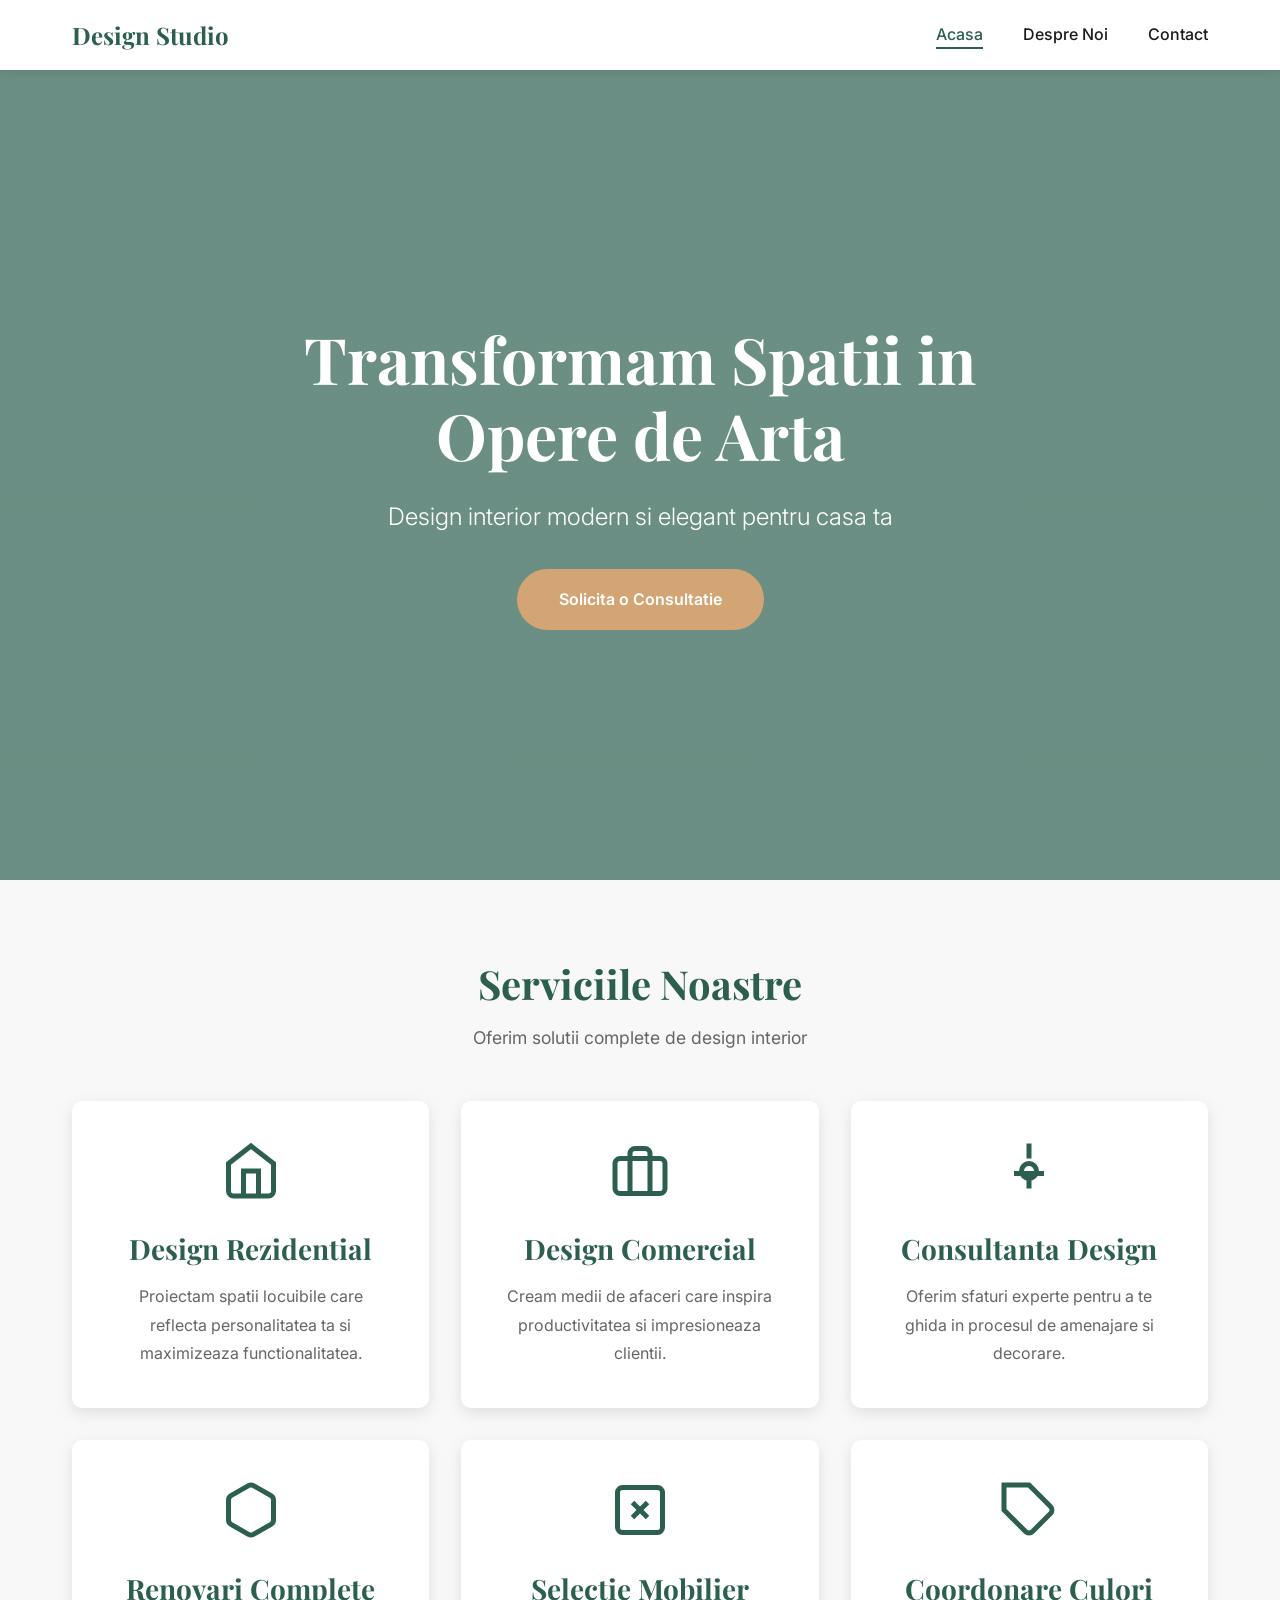
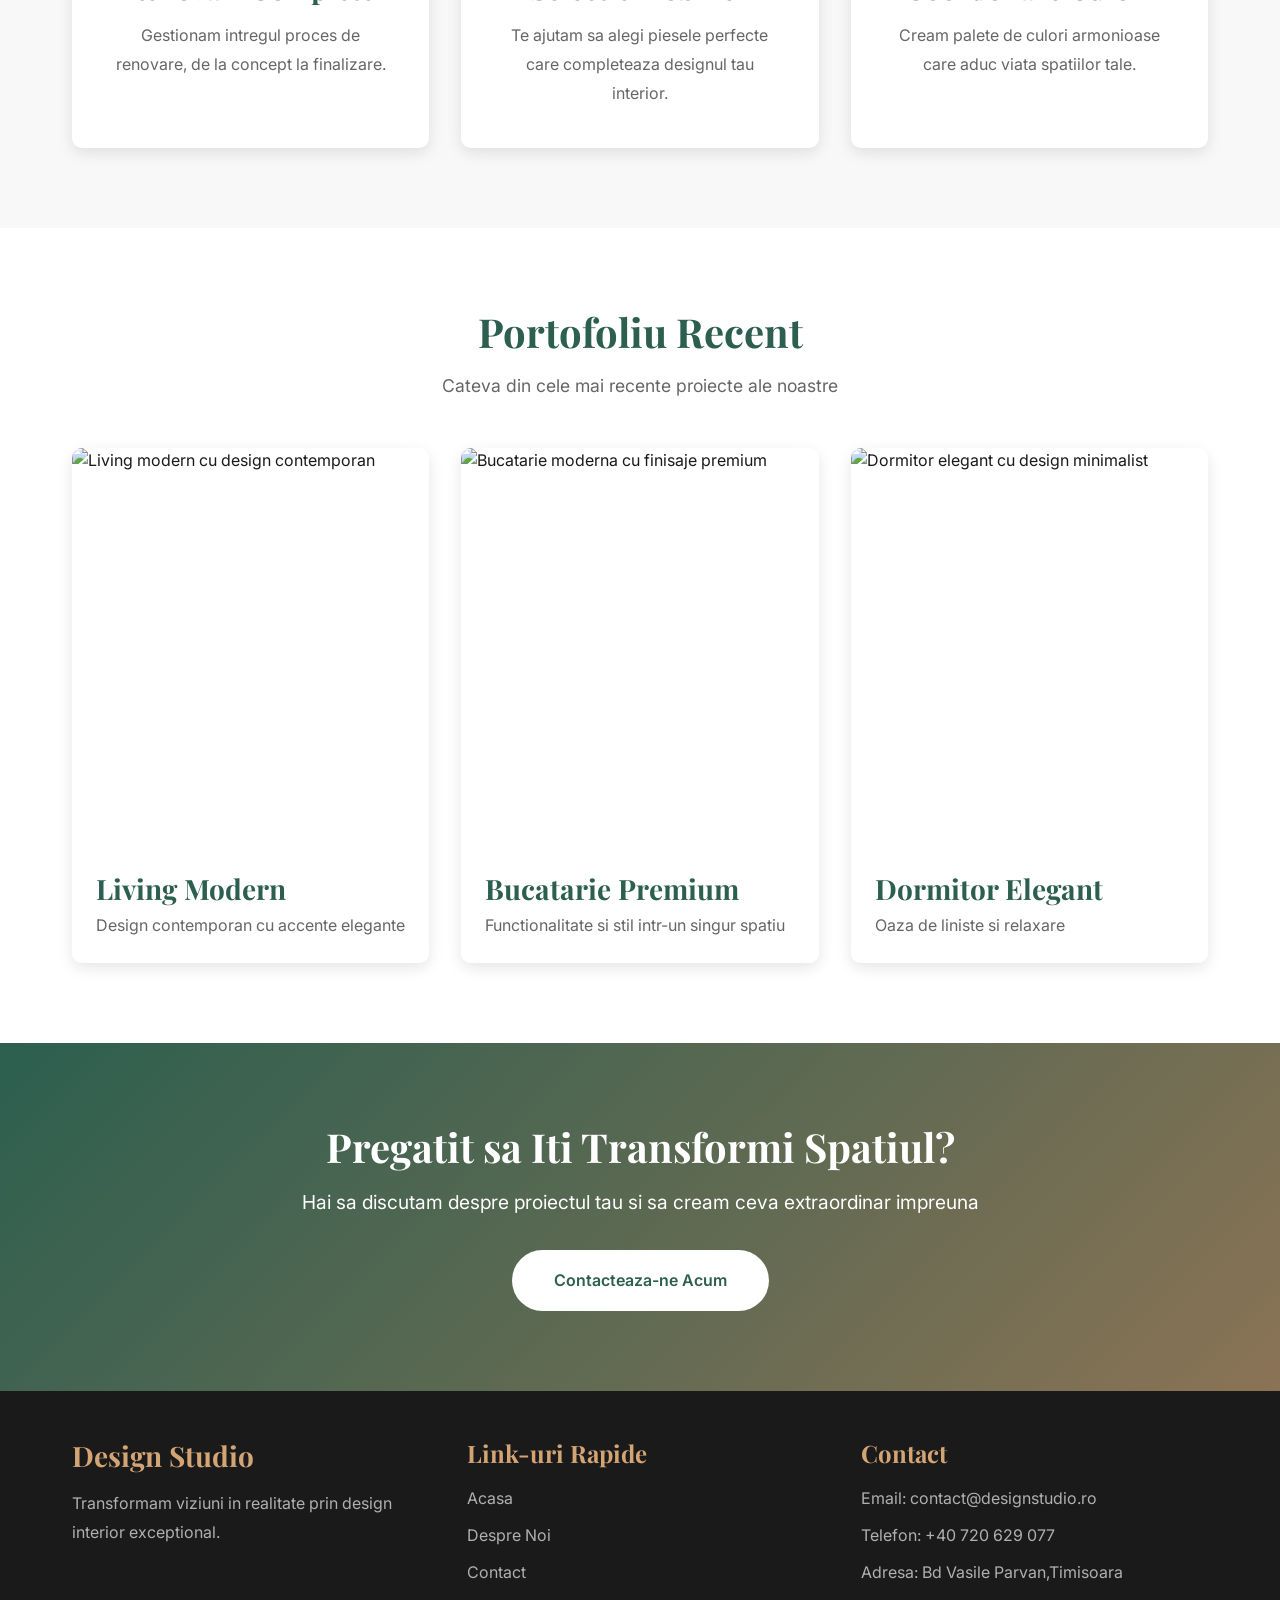
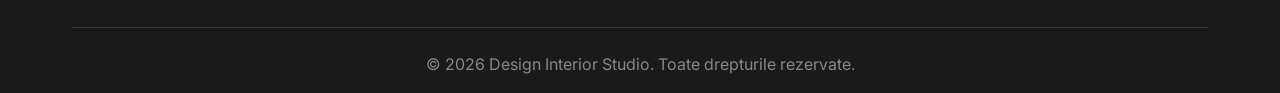
==== static-site/index.html @ 63e03492 "Add files via upload" ====
<!DOCTYPE html>
<html lang="ro">
<head>
    <meta charset="UTF-8">
    <meta name="viewport" content="width=device-width, initial-scale=1.0">
    <meta name="description" content="Design Interior Modern - Transformam spatiile tale in adevarate opere de arta. Servicii profesionale de design interior rezidential si comercial.">
    <meta name="keywords" content="design interior, amenajari interioare, design modern, arhitectura, decoratiuni">
    <meta name="author" content="Design Interior Studio">
    <title>Design Interior Studio - Acasa</title>
    <link rel="preconnect" href="https://fonts.googleapis.com">
    <link rel="preconnect" href="https://fonts.gstatic.com" crossorigin>
    <link href="https://fonts.googleapis.com/css2?family=Playfair+Display:wght@400;700&family=Inter:wght@300;400;500;600&display=swap" rel="stylesheet">
    <link rel="stylesheet" href="css/styles.css">
</head>
<body>
    <header class="header">
        <nav class="navbar">
            <div class="container">
                <div class="nav-wrapper">
                    <a href="index.html" class="logo">Design Studio</a>
                    <button class="hamburger" id="hamburger" aria-label="Toggle menu">
                        <span></span>
                        <span></span>
                        <span></span>
                    </button>
                    <ul class="nav-menu" id="navMenu">
                        <li><a href="index.html" class="active">Acasa</a></li>
                        <li><a href="about.html">Despre Noi</a></li>
                        <li><a href="contact.html">Contact</a></li>
                    </ul>
                </div>
            </div>
        </nav>
    </header>

    <main>
        <section class="hero">
            <div class="hero-content">
                <h1 class="hero-title">Transformam Spatii in Opere de Arta</h1>
                <p class="hero-subtitle">Design interior modern si elegant pentru casa ta</p>
                <a href="contact.html" class="btn btn-primary">Solicita o Consultatie</a>
            </div>
        </section>

        <section class="services">
            <div class="container">
                <h2 class="section-title">Serviciile Noastre</h2>
                <p class="section-subtitle">Oferim solutii complete de design interior</p>

                <div class="services-grid">
                    <article class="service-card">
                        <div class="service-icon">
                            <svg width="60" height="60" viewBox="0 0 24 24" fill="none" stroke="currentColor" stroke-width="2">
                                <path d="M3 9l9-7 9 7v11a2 2 0 0 1-2 2H5a2 2 0 0 1-2-2z"></path>
                                <polyline points="9 22 9 12 15 12 15 22"></polyline>
                            </svg>
                        </div>
                        <h3>Design Rezidential</h3>
                        <p>Proiectam spatii locuibile care reflecta personalitatea ta si maximizeaza functionalitatea.</p>
                    </article>

                    <article class="service-card">
                        <div class="service-icon">
                            <svg width="60" height="60" viewBox="0 0 24 24" fill="none" stroke="currentColor" stroke-width="2">
                                <rect x="2" y="7" width="20" height="14" rx="2" ry="2"></rect>
                                <path d="M16 21V5a2 2 0 0 0-2-2h-4a2 2 0 0 0-2 2v16"></path>
                            </svg>
                        </div>
                        <h3>Design Comercial</h3>
                        <p>Cream medii de afaceri care inspira productivitatea si impresioneaza clientii.</p>
                    </article>

                    <article class="service-card">
                        <div class="service-icon">
                            <svg width="60" height="60" viewBox="0 0 24 24" fill="none" stroke="currentColor" stroke-width="2">
                                <circle cx="12" cy="12" r="3"></circle>
                                <path d="M12 1v6m0 6v6m-6-6h6m6 0h-6"></path>
                            </svg>
                        </div>
                        <h3>Consultanta Design</h3>
                        <p>Oferim sfaturi experte pentru a te ghida in procesul de amenajare si decorare.</p>
                    </article>

                    <article class="service-card">
                        <div class="service-icon">
                            <svg width="60" height="60" viewBox="0 0 24 24" fill="none" stroke="currentColor" stroke-width="2">
                                <path d="M21 16V8a2 2 0 0 0-1-1.73l-7-4a2 2 0 0 0-2 0l-7 4A2 2 0 0 0 3 8v8a2 2 0 0 0 1 1.73l7 4a2 2 0 0 0 2 0l7-4A2 2 0 0 0 21 16z"></path>
                            </svg>
                        </div>
                        <h3>Renovari Complete</h3>
                        <p>Gestionam intregul proces de renovare, de la concept la finalizare.</p>
                    </article>

                    <article class="service-card">
                        <div class="service-icon">
                            <svg width="60" height="60" viewBox="0 0 24 24" fill="none" stroke="currentColor" stroke-width="2">
                                <rect x="3" y="3" width="18" height="18" rx="2" ry="2"></rect>
                                <line x1="9" y1="9" x2="15" y2="15"></line>
                                <line x1="15" y1="9" x2="9" y2="15"></line>
                            </svg>
                        </div>
                        <h3>Selectie Mobilier</h3>
                        <p>Te ajutam sa alegi piesele perfecte care completeaza designul tau interior.</p>
                    </article>

                    <article class="service-card">
                        <div class="service-icon">
                            <svg width="60" height="60" viewBox="0 0 24 24" fill="none" stroke="currentColor" stroke-width="2">
                                <path d="M20.59 13.41l-7.17 7.17a2 2 0 0 1-2.83 0L2 12V2h10l8.59 8.59a2 2 0 0 1 0 2.82z"></path>
                                <line x1="7" y1="7" x2="7.01" y2="7"></line>
                            </svg>
                        </div>
                        <h3>Coordonare Culori</h3>
                        <p>Cream palete de culori armonioase care aduc viata spatiilor tale.</p>
                    </article>
                </div>
            </div>
        </section>

        <section class="portfolio-preview">
            <div class="container">
                <h2 class="section-title">Portofoliu Recent</h2>
                <p class="section-subtitle">Cateva din cele mai recente proiecte ale noastre</p>

                <div class="portfolio-grid">
                    <article class="portfolio-item">
                        <div class="portfolio-image">
                            <img src="https://images.pexels.com/photos/1457842/pexels-photo-1457842.jpeg?auto=compress&cs=tinysrgb&w=800" alt="Living modern cu design contemporan">
                        </div>
                        <div class="portfolio-info">
                            <h3>Living Modern</h3>
                            <p>Design contemporan cu accente elegante</p>
                        </div>
                    </article>

                    <article class="portfolio-item">
                        <div class="portfolio-image">
                            <img src="https://images.pexels.com/photos/1648768/pexels-photo-1648768.jpeg?auto=compress&cs=tinysrgb&w=800" alt="Bucatarie moderna cu finisaje premium">
                        </div>
                        <div class="portfolio-info">
                            <h3>Bucatarie Premium</h3>
                            <p>Functionalitate si stil intr-un singur spatiu</p>
                        </div>
                    </article>

                    <article class="portfolio-item">
                        <div class="portfolio-image">
                            <img src="https://images.pexels.com/photos/1743231/pexels-photo-1743231.jpeg?auto=compress&cs=tinysrgb&w=800" alt="Dormitor elegant cu design minimalist">
                        </div>
                        <div class="portfolio-info">
                            <h3>Dormitor Elegant</h3>
                            <p>Oaza de liniste si relaxare</p>
                        </div>
                    </article>
                </div>
            </div>
        </section>

        <section class="cta-section">
            <div class="container">
                <div class="cta-content">
                    <h2>Pregatit sa Iti Transformi Spatiul?</h2>
                    <p>Hai sa discutam despre proiectul tau si sa cream ceva extraordinar impreuna</p>
                    <a href="contact.html" class="btn btn-secondary">Contacteaza-ne Acum</a>
                </div>
            </div>
        </section>
    </main>

    <footer class="footer">
        <div class="container">
            <div class="footer-content">
                <div class="footer-section">
                    <h3>Design Studio</h3>
                    <p>Transformam viziuni in realitate prin design interior exceptional.</p>
                </div>
                <div class="footer-section">
                    <h4>Link-uri Rapide</h4>
                    <ul>
                        <li><a href="index.html">Acasa</a></li>
                        <li><a href="about.html">Despre Noi</a></li>
                        <li><a href="contact.html">Contact</a></li>
                    </ul>
                </div>
                <div class="footer-section">
                    <h4>Contact</h4>
                    <ul>
                        <li>Email: contact@designstudio.ro</li>
                        <li>Telefon: +40 720 629 077</li>
                        <li>Adresa: Bd Vasile Parvan,Timisoara</li>
                    </ul>
                </div>
            </div>
            <div class="footer-bottom">
                <p>&copy; 2026 Design Interior Studio. Toate drepturile rezervate.</p>
            </div>
        </div>
    </footer>

    <script src="js/main.js"></script>
</body>
</html>
---- static-site/css/styles.css ----
/* Reset and Base Styles */
* {
    margin: 0;
    padding: 0;
    box-sizing: border-box;
}

:root {
    --primary-color: #2c5f4f;
    --secondary-color: #8b7355;
    --accent-color: #d4a574;
    --text-dark: #1a1a1a;
    --text-light: #666666;
    --bg-light: #f8f8f8;
    --white: #ffffff;
    --error-color: #d32f2f;
    --success-color: #2e7d32;
    --transition: all 0.3s ease;
}

html {
    scroll-behavior: smooth;
}

body {
    font-family: 'Inter', sans-serif;
    font-size: 16px;
    line-height: 1.6;
    color: var(--text-dark);
    background-color: var(--white);
}

h1, h2, h3, h4, h5, h6 {
    font-family: 'Playfair Display', serif;
    font-weight: 700;
    line-height: 1.2;
    margin-bottom: 1rem;
}

h1 {
    font-size: 3rem;
}

h2 {
    font-size: 2.5rem;
}

h3 {
    font-size: 1.75rem;
}

h4 {
    font-size: 1.5rem;
}

img {
    max-width: 100%;
    height: auto;
    display: block;
}

a {
    text-decoration: none;
    color: inherit;
    transition: var(--transition);
}

ul {
    list-style: none;
}

button {
    font-family: inherit;
    cursor: pointer;
}

/* Container */
.container {
    max-width: 1200px;
    margin: 0 auto;
    padding: 0 2rem;
}

/* Header and Navigation */
.header {
    background-color: var(--white);
    box-shadow: 0 2px 10px rgba(0, 0, 0, 0.1);
    position: sticky;
    top: 0;
    z-index: 1000;
}

.navbar {
    padding: 1rem 0;
}

.nav-wrapper {
    display: flex;
    justify-content: space-between;
    align-items: center;
}

.logo {
    font-family: 'Playfair Display', serif;
    font-size: 1.5rem;
    font-weight: 700;
    color: var(--primary-color);
    transition: var(--transition);
}

.logo:hover {
    color: var(--accent-color);
}

.nav-menu {
    display: flex;
    gap: 2.5rem;
    align-items: center;
}

.nav-menu a {
    color: var(--text-dark);
    font-weight: 500;
    position: relative;
    transition: var(--transition);
}

.nav-menu a:hover,
.nav-menu a.active {
    color: var(--primary-color);
}

.nav-menu a::after {
    content: '';
    position: absolute;
    bottom: -5px;
    left: 0;
    width: 0;
    height: 2px;
    background-color: var(--primary-color);
    transition: var(--transition);
}

.nav-menu a:hover::after,
.nav-menu a.active::after {
    width: 100%;
}

/* Hamburger Menu */
.hamburger {
    display: none;
    flex-direction: column;
    gap: 5px;
    background: none;
    border: none;
    padding: 0.5rem;
    z-index: 1001;
}

.hamburger span {
    width: 25px;
    height: 3px;
    background-color: var(--primary-color);
    transition: var(--transition);
}

.hamburger.active span:nth-child(1) {
    transform: rotate(45deg) translate(8px, 8px);
}

.hamburger.active span:nth-child(2) {
    opacity: 0;
}

.hamburger.active span:nth-child(3) {
    transform: rotate(-45deg) translate(7px, -7px);
}

/* Hero Section */
.hero {
    height: 90vh;
    background: linear-gradient(rgba(44, 95, 79, 0.7), rgba(44, 95, 79, 0.7)),
                url('https://images.pexels.com/photos/1090638/pexels-photo-1090638.jpeg?auto=compress&cs=tinysrgb&w=1920') center/cover no-repeat;
    display: flex;
    align-items: center;
    justify-content: center;
    text-align: center;
    color: var(--white);
}

.hero-content {
    max-width: 800px;
    animation: fadeInUp 1s ease;
}

.hero-title {
    font-size: 4rem;
    margin-bottom: 1.5rem;
    color: var(--white);
}

.hero-subtitle {
    font-size: 1.5rem;
    margin-bottom: 2rem;
    font-weight: 300;
}

/* Buttons */
.btn {
    display: inline-block;
    padding: 1rem 2.5rem;
    border-radius: 50px;
    font-weight: 600;
    transition: var(--transition);
    border: 2px solid transparent;
}

.btn-primary {
    background-color: var(--accent-color);
    color: var(--white);
}

.btn-primary:hover {
    background-color: var(--white);
    color: var(--primary-color);
    transform: translateY(-3px);
    box-shadow: 0 10px 20px rgba(0, 0, 0, 0.2);
}

.btn-secondary {
    background-color: var(--white);
    color: var(--primary-color);
}

.btn-secondary:hover {
    background-color: var(--primary-color);
    color: var(--white);
    transform: translateY(-3px);
    box-shadow: 0 10px 20px rgba(0, 0, 0, 0.2);
}

/* Sections */
section {
    padding: 5rem 0;
}

.section-title {
    text-align: center;
    margin-bottom: 1rem;
    color: var(--primary-color);
}

.section-subtitle {
    text-align: center;
    color: var(--text-light);
    font-size: 1.1rem;
    margin-bottom: 3rem;
}

/* Services Section */
.services {
    background-color: var(--bg-light);
}

.services-grid {
    display: grid;
    grid-template-columns: repeat(auto-fit, minmax(300px, 1fr));
    gap: 2rem;
}

.service-card {
    background-color: var(--white);
    padding: 2.5rem;
    border-radius: 10px;
    text-align: center;
    transition: var(--transition);
    box-shadow: 0 5px 15px rgba(0, 0, 0, 0.1);
}

.service-card:hover {
    transform: translateY(-10px);
    box-shadow: 0 15px 30px rgba(0, 0, 0, 0.15);
}

.service-icon {
    color: var(--primary-color);
    margin-bottom: 1.5rem;
}

.service-card h3 {
    color: var(--primary-color);
    margin-bottom: 1rem;
}

.service-card p {
    color: var(--text-light);
    line-height: 1.8;
}

/* Portfolio Section */
.portfolio-grid {
    display: grid;
    grid-template-columns: repeat(auto-fit, minmax(350px, 1fr));
    gap: 2rem;
}

.portfolio-item {
    position: relative;
    overflow: hidden;
    border-radius: 10px;
    box-shadow: 0 5px 15px rgba(0, 0, 0, 0.1);
}

.portfolio-image {
    height: 400px;
    overflow: hidden;
}

.portfolio-image img {
    width: 100%;
    height: 100%;
    object-fit: cover;
    transition: var(--transition);
}

.portfolio-item:hover .portfolio-image img {
    transform: scale(1.1);
}

.portfolio-info {
    padding: 1.5rem;
    background-color: var(--white);
}

.portfolio-info h3 {
    color: var(--primary-color);
    margin-bottom: 0.5rem;
}

.portfolio-info p {
    color: var(--text-light);
}

/* CTA Section */
.cta-section {
    background: linear-gradient(135deg, var(--primary-color), var(--secondary-color));
    color: var(--white);
    text-align: center;
}

.cta-content h2 {
    color: var(--white);
    margin-bottom: 1rem;
}

.cta-content p {
    font-size: 1.2rem;
    margin-bottom: 2rem;
}

/* Page Hero */
.page-hero {
    background: linear-gradient(135deg, var(--primary-color), var(--secondary-color));
    color: var(--white);
    padding: 4rem 0;
    text-align: center;
}

.page-hero h1 {
    color: var(--white);
    margin-bottom: 1rem;
}

.page-hero p {
    font-size: 1.2rem;
}

/* About Section */
.about-story {
    background-color: var(--bg-light);
}

.about-content {
    display: grid;
    grid-template-columns: 1fr 1fr;
    gap: 4rem;
    align-items: center;
}

.about-text h2 {
    color: var(--primary-color);
    margin-bottom: 2rem;
}

.about-text p {
    color: var(--text-light);
    margin-bottom: 1.5rem;
    line-height: 1.8;
}

.about-image img {
    border-radius: 10px;
    box-shadow: 0 10px 30px rgba(0, 0, 0, 0.2);
}

/* Values Section */
.values-grid {
    display: grid;
    grid-template-columns: repeat(auto-fit, minmax(250px, 1fr));
    gap: 2rem;
}

.value-card {
    background-color: var(--bg-light);
    padding: 2rem;
    border-radius: 10px;
    text-align: center;
    transition: var(--transition);
}

.value-card:hover {
    transform: translateY(-5px);
    box-shadow: 0 10px 25px rgba(0, 0, 0, 0.1);
}

.value-icon {
    color: var(--primary-color);
    margin-bottom: 1rem;
}

.value-card h3 {
    color: var(--primary-color);
    margin-bottom: 1rem;
}

.value-card p {
    color: var(--text-light);
    line-height: 1.8;
}

/* Team Section */
.team {
    background-color: var(--bg-light);
}

.team-grid {
    display: grid;
    grid-template-columns: repeat(auto-fit, minmax(250px, 1fr));
    gap: 2rem;
}

.team-member {
    background-color: var(--white);
    border-radius: 10px;
    overflow: hidden;
    box-shadow: 0 5px 15px rgba(0, 0, 0, 0.1);
    transition: var(--transition);
}

.team-member:hover {
    transform: translateY(-10px);
    box-shadow: 0 15px 30px rgba(0, 0, 0, 0.15);
}

.member-image {
    height: 300px;
    overflow: hidden;
}

.member-image img {
    width: 100%;
    height: 100%;
    object-fit: cover;
}

.member-info {
    padding: 1.5rem;
    text-align: center;
}

.member-info h3 {
    color: var(--primary-color);
    margin-bottom: 0.5rem;
}

.member-role {
    color: var(--accent-color);
    font-weight: 600;
    margin-bottom: 1rem;
}

.member-bio {
    color: var(--text-light);
    line-height: 1.8;
}

/* Stats Section */
.stats {
    background: linear-gradient(135deg, var(--primary-color), var(--secondary-color));
    color: var(--white);
}

.stats-grid {
    display: grid;
    grid-template-columns: repeat(auto-fit, minmax(200px, 1fr));
    gap: 3rem;
    text-align: center;
}

.stat-number {
    font-size: 3rem;
    font-weight: 700;
    margin-bottom: 0.5rem;
}

.stat-label {
    font-size: 1.1rem;
}

/* Contact Section */
.contact-wrapper {
    display: grid;
    grid-template-columns: 1fr 1fr;
    gap: 4rem;
}

.contact-info h2 {
    color: var(--primary-color);
    margin-bottom: 1.5rem;
}

.contact-info > p {
    color: var(--text-light);
    margin-bottom: 2rem;
    line-height: 1.8;
}

.contact-details {
    display: flex;
    flex-direction: column;
    gap: 2rem;
}

.contact-item {
    display: flex;
    gap: 1.5rem;
    align-items: flex-start;
}

.contact-icon {
    color: var(--primary-color);
    flex-shrink: 0;
}

.contact-item h3 {
    color: var(--primary-color);
    font-size: 1.2rem;
    margin-bottom: 0.5rem;
}

.contact-item p {
    color: var(--text-light);
    line-height: 1.8;
}

/* Contact Form */
.contact-form-wrapper h2 {
    color: var(--primary-color);
    margin-bottom: 2rem;
}

.form-group {
    margin-bottom: 1.5rem;
}

.form-group label {
    display: block;
    margin-bottom: 0.5rem;
    color: var(--text-dark);
    font-weight: 500;
}

.required {
    color: var(--error-color);
}

.form-group input,
.form-group textarea {
    width: 100%;
    padding: 0.875rem;
    border: 2px solid #e0e0e0;
    border-radius: 5px;
    font-family: inherit;
    font-size: 1rem;
    transition: var(--transition);
}

.form-group input:focus,
.form-group textarea:focus {
    outline: none;
    border-color: var(--primary-color);
}

.form-group input.error,
.form-group textarea.error {
    border-color: var(--error-color);
}

.error-message {
    display: block;
    color: var(--error-color);
    font-size: 0.875rem;
    margin-top: 0.5rem;
}

.success-message,
.error-message-box {
    padding: 1.5rem;
    border-radius: 5px;
    margin-top: 1.5rem;
    display: flex;
    align-items: center;
    gap: 1rem;
}

.success-message {
    background-color: #e8f5e9;
    color: var(--success-color);
    border: 1px solid var(--success-color);
}

.error-message-box {
    background-color: #ffebee;
    color: var(--error-color);
    border: 1px solid var(--error-color);
}

/* Map Section */
.map-section {
    background-color: var(--bg-light);
}

.map-placeholder {
    position: relative;
    height: 450px;
    border-radius: 10px;
    overflow: hidden;
    box-shadow: 0 10px 30px rgba(0, 0, 0, 0.1);
}

.map-placeholder img {
    width: 100%;
    height: 100%;
    object-fit: cover;
}

.map-overlay {
    position: absolute;
    bottom: 2rem;
    left: 2rem;
    background-color: var(--white);
    padding: 1.5rem 2rem;
    border-radius: 5px;
    box-shadow: 0 5px 15px rgba(0, 0, 0, 0.2);
}

.map-overlay p {
    color: var(--primary-color);
    font-weight: 600;
    margin: 0;
}

/* FAQ Section */
.faq-grid {
    display: grid;
    grid-template-columns: repeat(auto-fit, minmax(300px, 1fr));
    gap: 2rem;
}

.faq-item {
    background-color: var(--bg-light);
    padding: 2rem;
    border-radius: 10px;
}

.faq-item h3 {
    color: var(--primary-color);
    margin-bottom: 1rem;
    font-size: 1.2rem;
}

.faq-item p {
    color: var(--text-light);
    line-height: 1.8;
}

/* Footer */
.footer {
    background-color: var(--text-dark);
    color: var(--white);
    padding: 3rem 0 1rem;
}

.footer-content {
    display: grid;
    grid-template-columns: repeat(auto-fit, minmax(250px, 1fr));
    gap: 3rem;
    margin-bottom: 2rem;
}

.footer-section h3,
.footer-section h4 {
    color: var(--accent-color);
    margin-bottom: 1rem;
}

.footer-section p,
.footer-section li {
    color: #b0b0b0;
    margin-bottom: 0.5rem;
    line-height: 1.8;
}

.footer-section a {
    color: #b0b0b0;
}

.footer-section a:hover {
    color: var(--accent-color);
}

.footer-bottom {
    border-top: 1px solid #333;
    padding-top: 1.5rem;
    text-align: center;
    color: #888;
}

/* Animations */
@keyframes fadeInUp {
    from {
        opacity: 0;
        transform: translateY(30px);
    }
    to {
        opacity: 1;
        transform: translateY(0);
    }
}

/* Responsive Design */
@media (max-width: 768px) {
    .hamburger {
        display: flex;
    }

    .nav-menu {
        position: fixed;
        top: 70px;
        right: -100%;
        width: 100%;
        height: calc(100vh - 70px);
        background-color: var(--white);
        flex-direction: column;
        justify-content: flex-start;
        padding: 2rem;
        gap: 2rem;
        transition: var(--transition);
        box-shadow: 0 5px 15px rgba(0, 0, 0, 0.1);
    }

    .nav-menu.active {
        right: 0;
    }

    .hero-title {
        font-size: 2.5rem;
    }

    .hero-subtitle {
        font-size: 1.2rem;
    }

    h1 {
        font-size: 2rem;
    }

    h2 {
        font-size: 1.8rem;
    }

    .services-grid,
    .portfolio-grid,
    .values-grid,
    .team-grid,
    .faq-grid {
        grid-template-columns: 1fr;
    }

    .about-content,
    .contact-wrapper {
        grid-template-columns: 1fr;
        gap: 2rem;
    }

    .stats-grid {
        grid-template-columns: repeat(2, 1fr);
        gap: 2rem;
    }

    section {
        padding: 3rem 0;
    }

    .container {
        padding: 0 1rem;
    }
}

@media (max-width: 480px) {
    .hero {
        height: 70vh;
    }

    .hero-title {
        font-size: 2rem;
    }

    .hero-subtitle {
        font-size: 1rem;
    }

    .btn {
        padding: 0.875rem 2rem;
        font-size: 0.9rem;
    }

    .stats-grid {
        grid-template-columns: 1fr;
    }

    .stat-number {
        font-size: 2.5rem;
    }
}
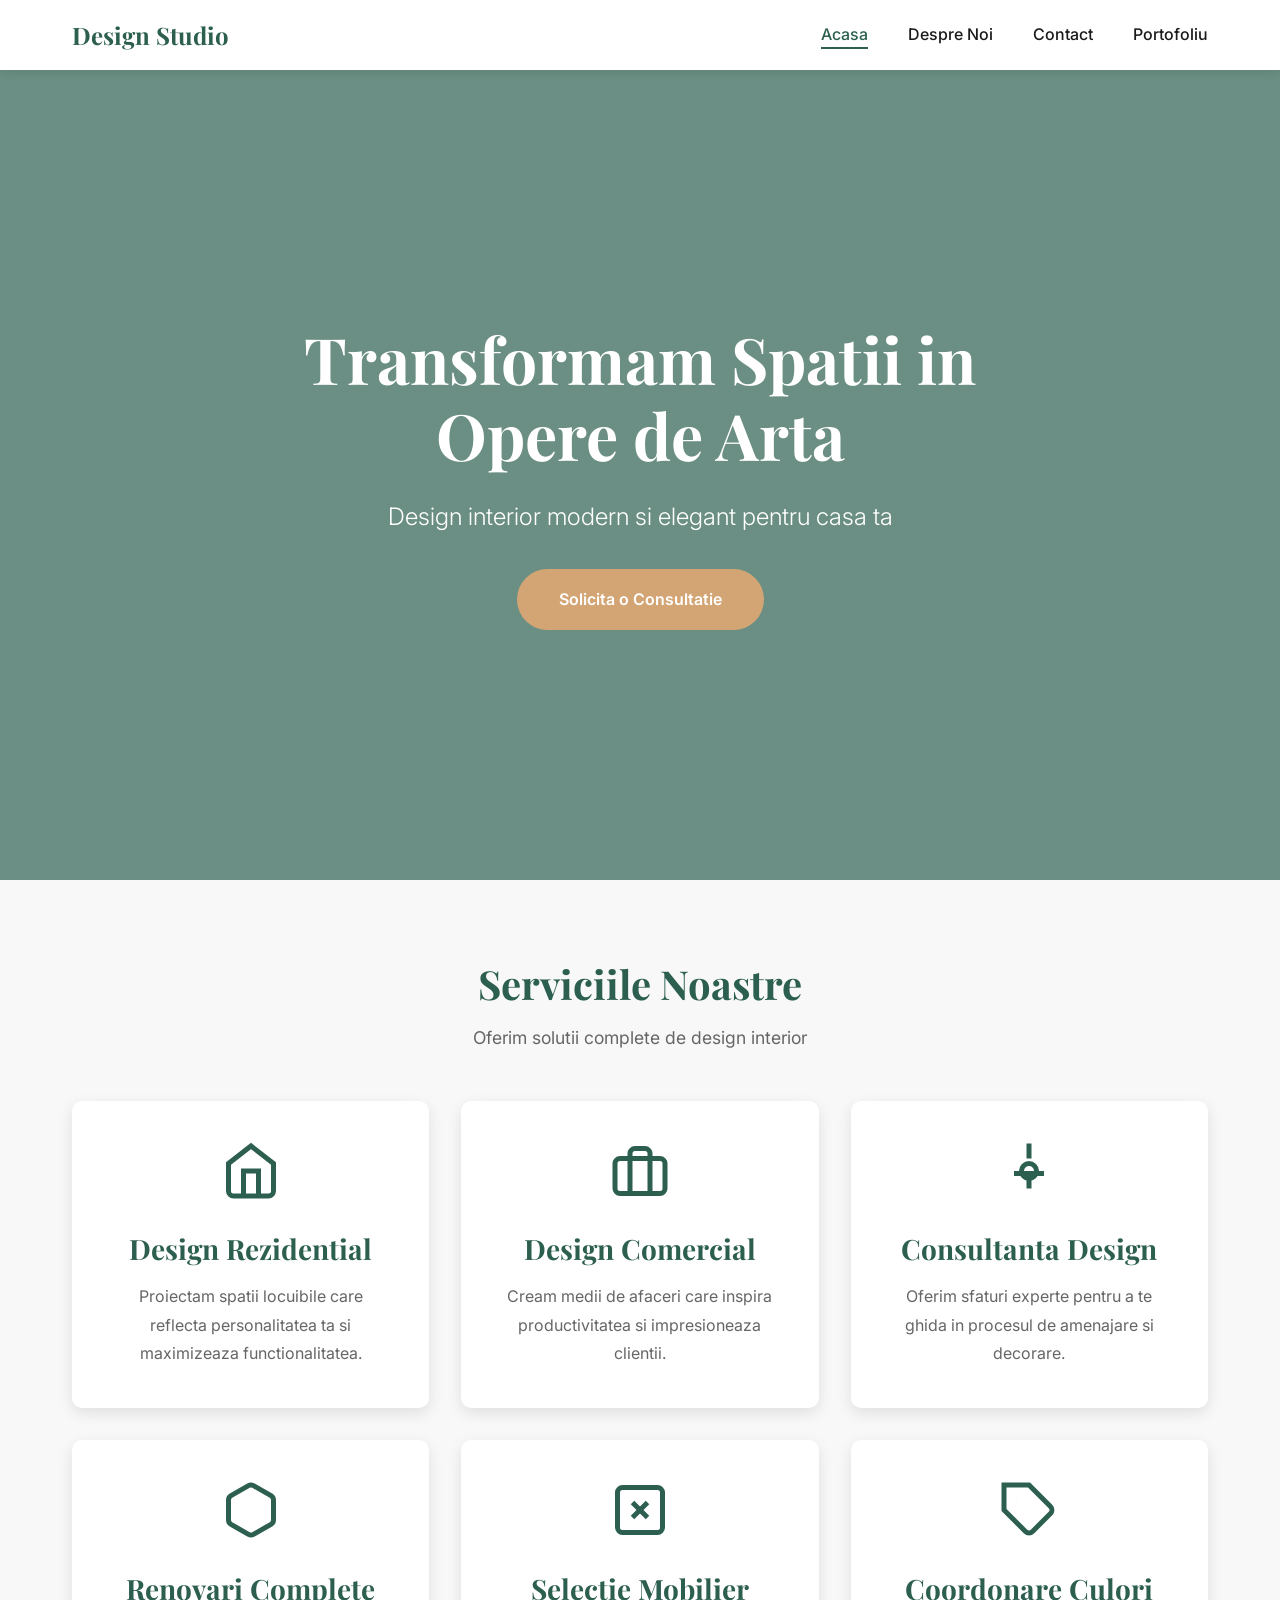
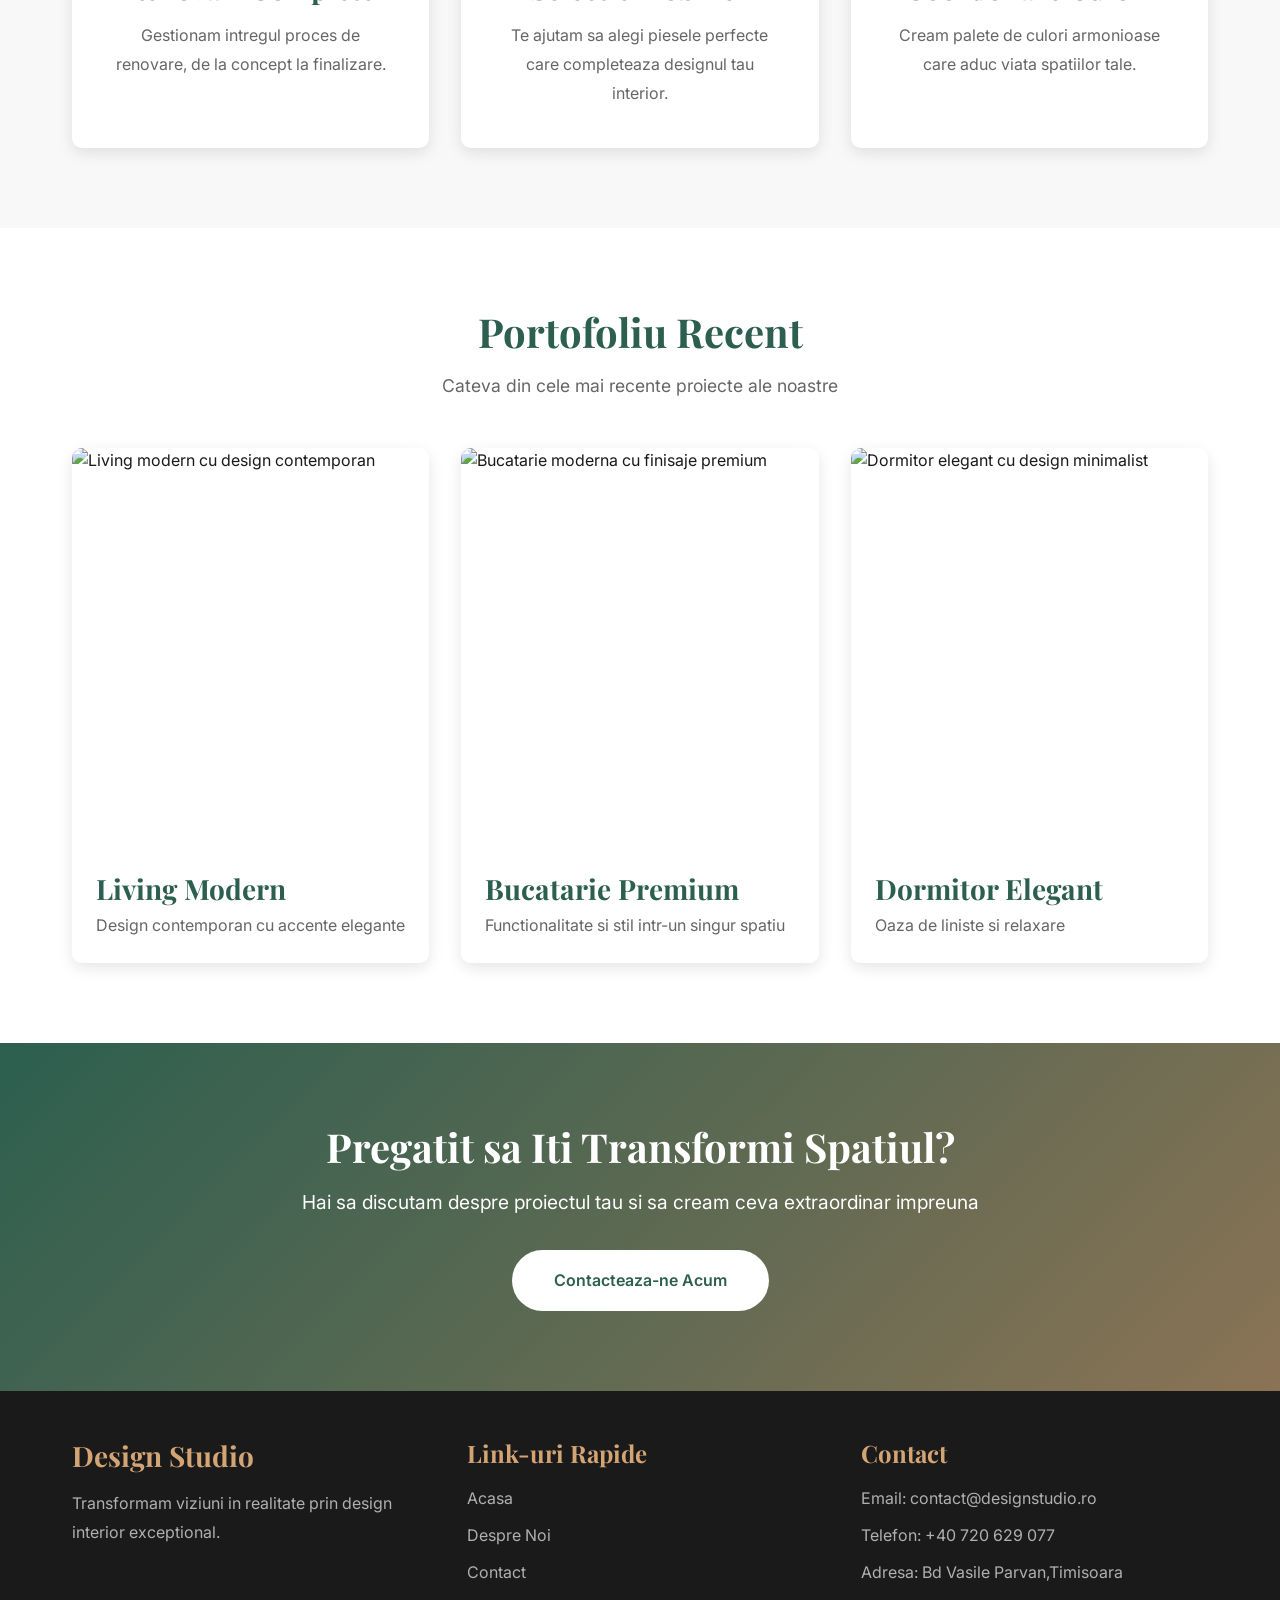
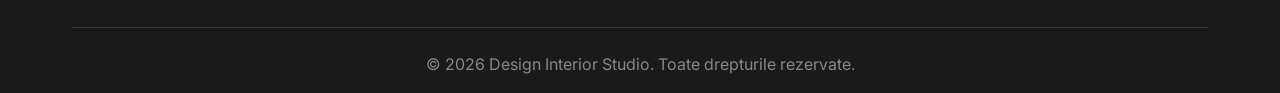
==== commit 6fc62788: "Adaugare portofoliu" ====
--- a/static-site/index.html
+++ b/static-site/index.html
@@ -27,6 +27,7 @@
                         <li><a href="index.html" class="active">Acasa</a></li>
                         <li><a href="about.html">Despre Noi</a></li>
                         <li><a href="contact.html">Contact</a></li>
+                        <li><a href="portfolio.html">Portofoliu</a></li>
                     </ul>
                 </div>
             </div>
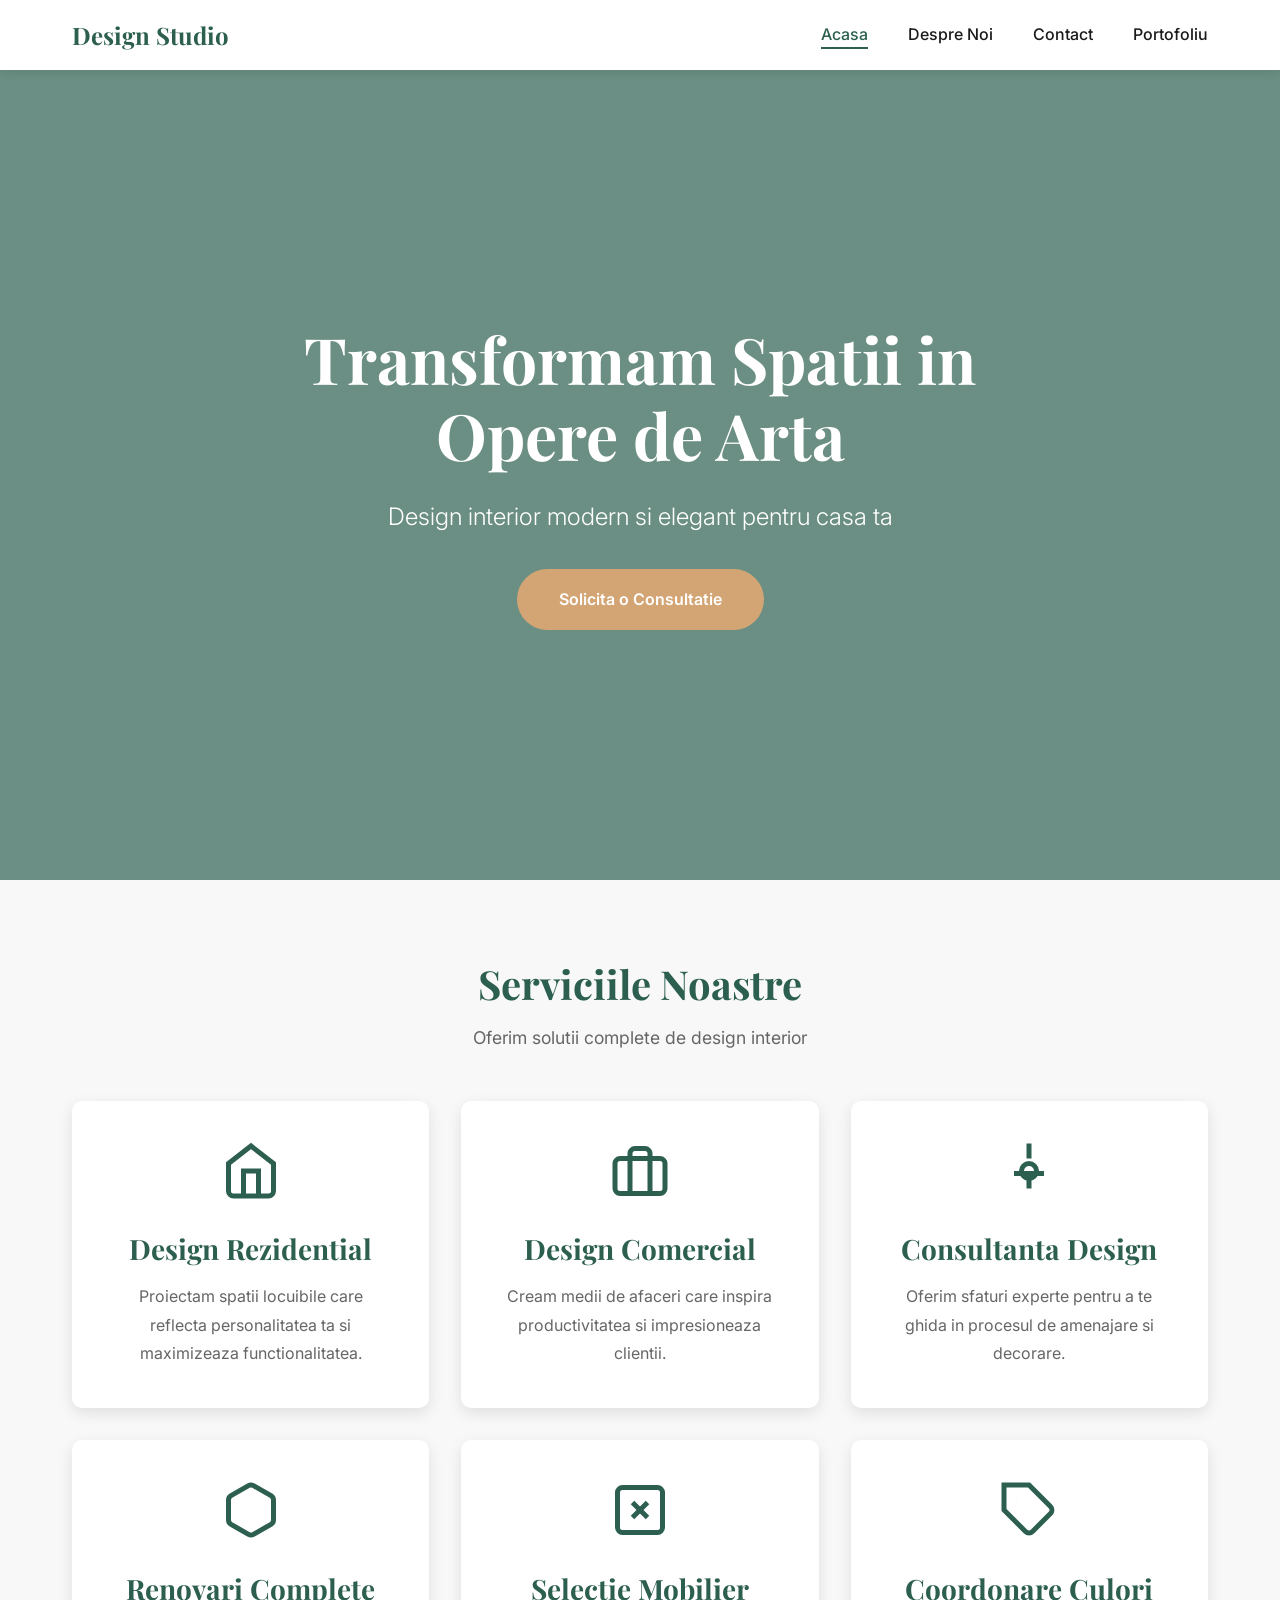
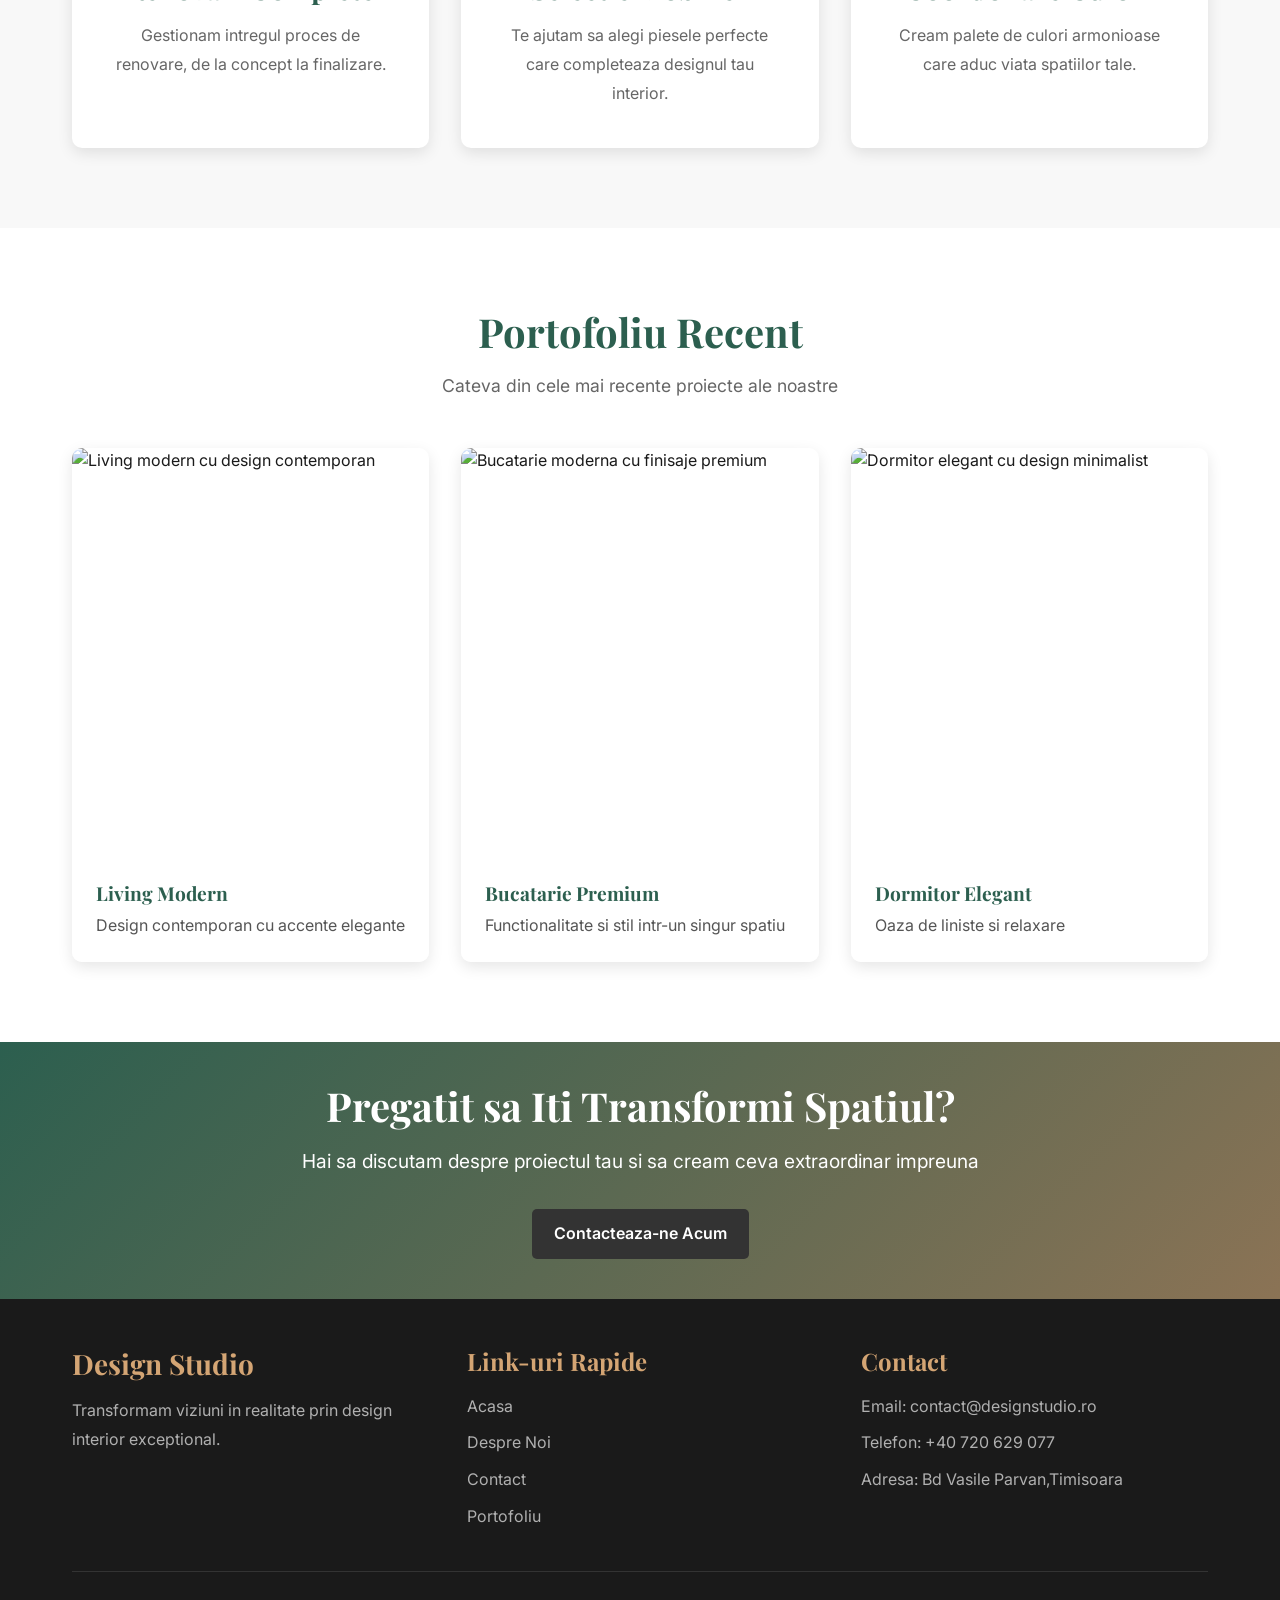
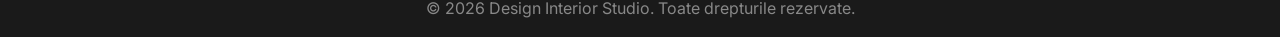
==== commit 144888e7: "Modificare footer" ====
--- a/static-site/index.html
+++ b/static-site/index.html
@@ -181,6 +181,7 @@
                         <li><a href="index.html">Acasa</a></li>
                         <li><a href="about.html">Despre Noi</a></li>
                         <li><a href="contact.html">Contact</a></li>
+                        <li><a href="portfolio.html">Portofoliu</a></li>
                     </ul>
                 </div>
                 <div class="footer-section">
--- a/static-site/css/styles.css
+++ b/static-site/css/styles.css
@@ -843,3 +843,47 @@
         font-size: 2.5rem;
     }
 }
+
+portfolio-gallery {
+    padding: 40px 0;
+}
+
+.gallery-grid {
+    display: grid;
+    grid-template-columns: repeat(auto-fill, minmax(300px, 1fr));
+    gap: 20px;
+}
+
+.portfolio-item img {
+    width: 100%;
+    height: auto;
+    border-radius: 8px;
+}
+
+.portfolio-item h3 {
+    font-size: 1.2rem;
+    margin-top: 10px;
+}
+
+.portfolio-item p {
+    font-size: 1rem;
+    color: #555;
+}
+
+.cta-section {
+    text-align: center;
+    background-color: #f1f1f1;
+    padding: 40px 0;
+}
+
+.cta-section .btn-secondary {
+    background-color: #333;
+    color: white;
+    padding: 10px 20px;
+    text-decoration: none;
+    border-radius: 5px;
+}
+
+.cta-section .btn-secondary:hover {
+    background-color: #555;
+}
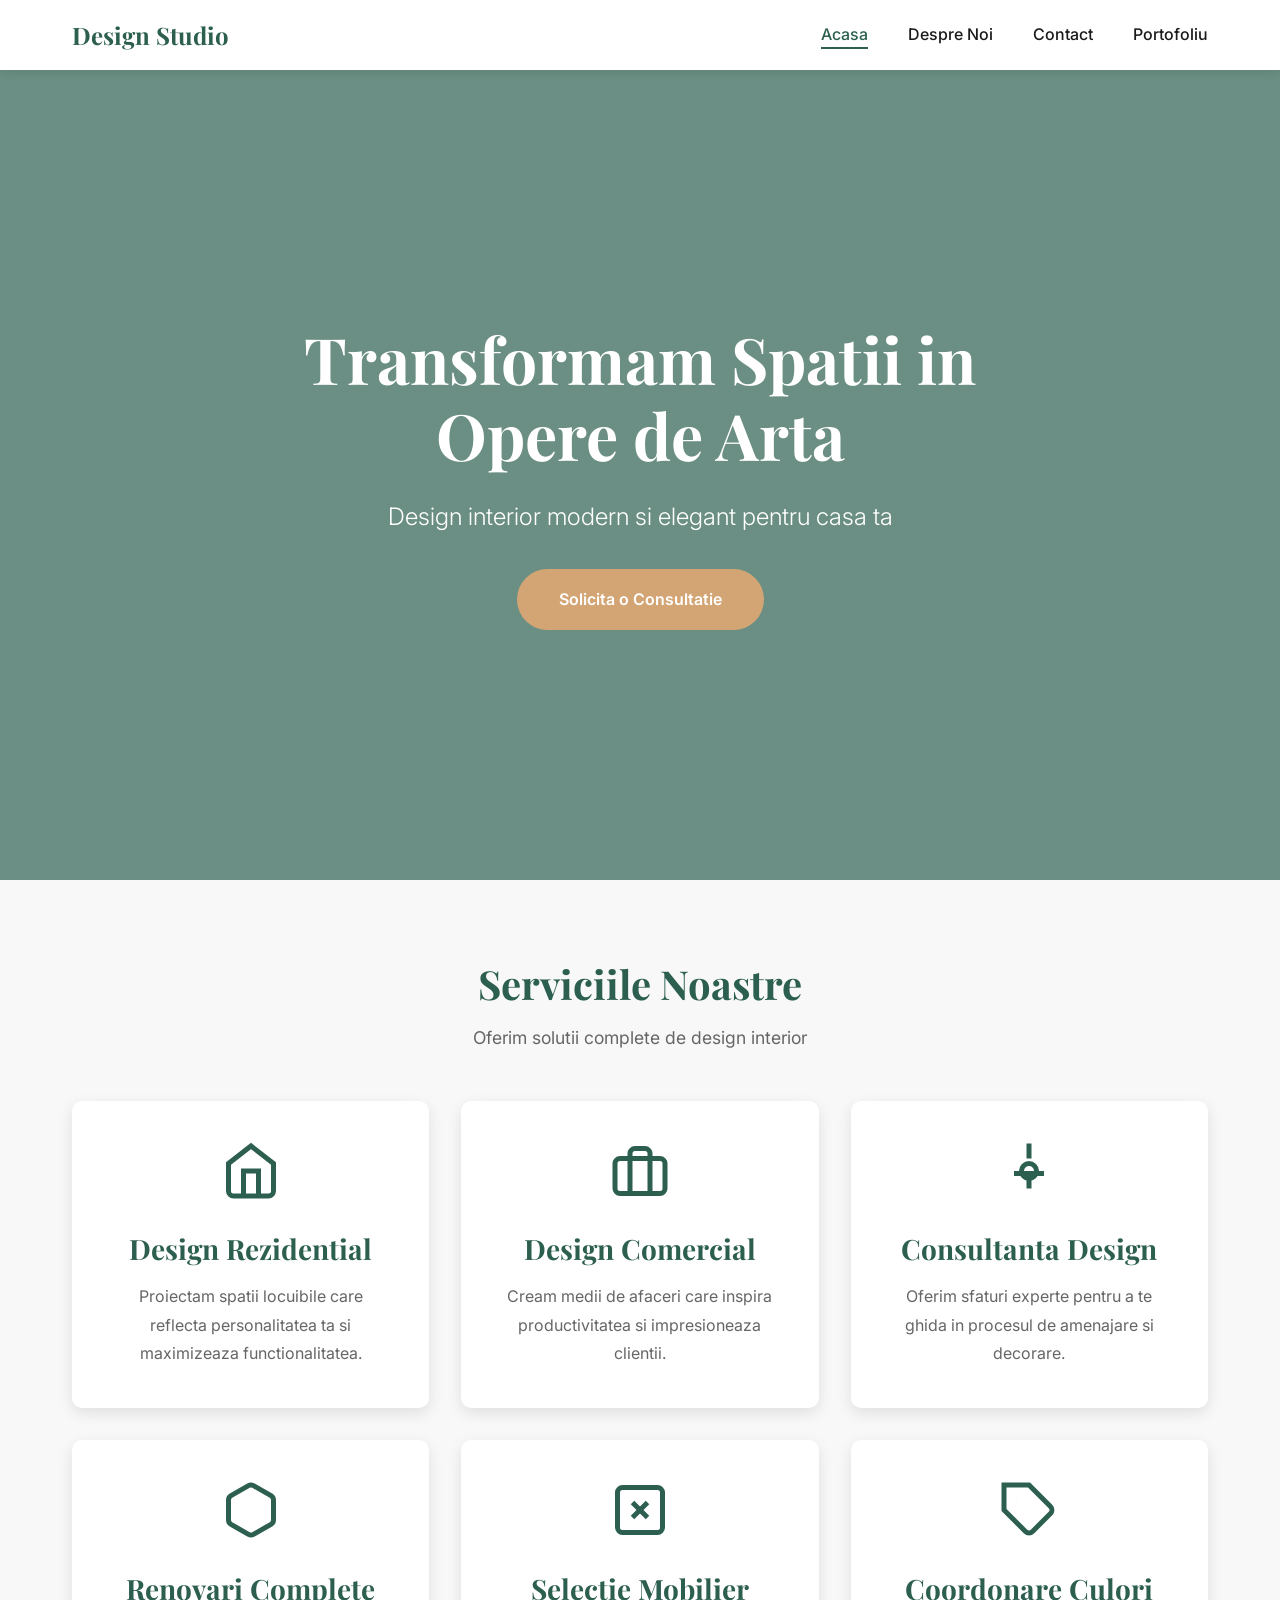
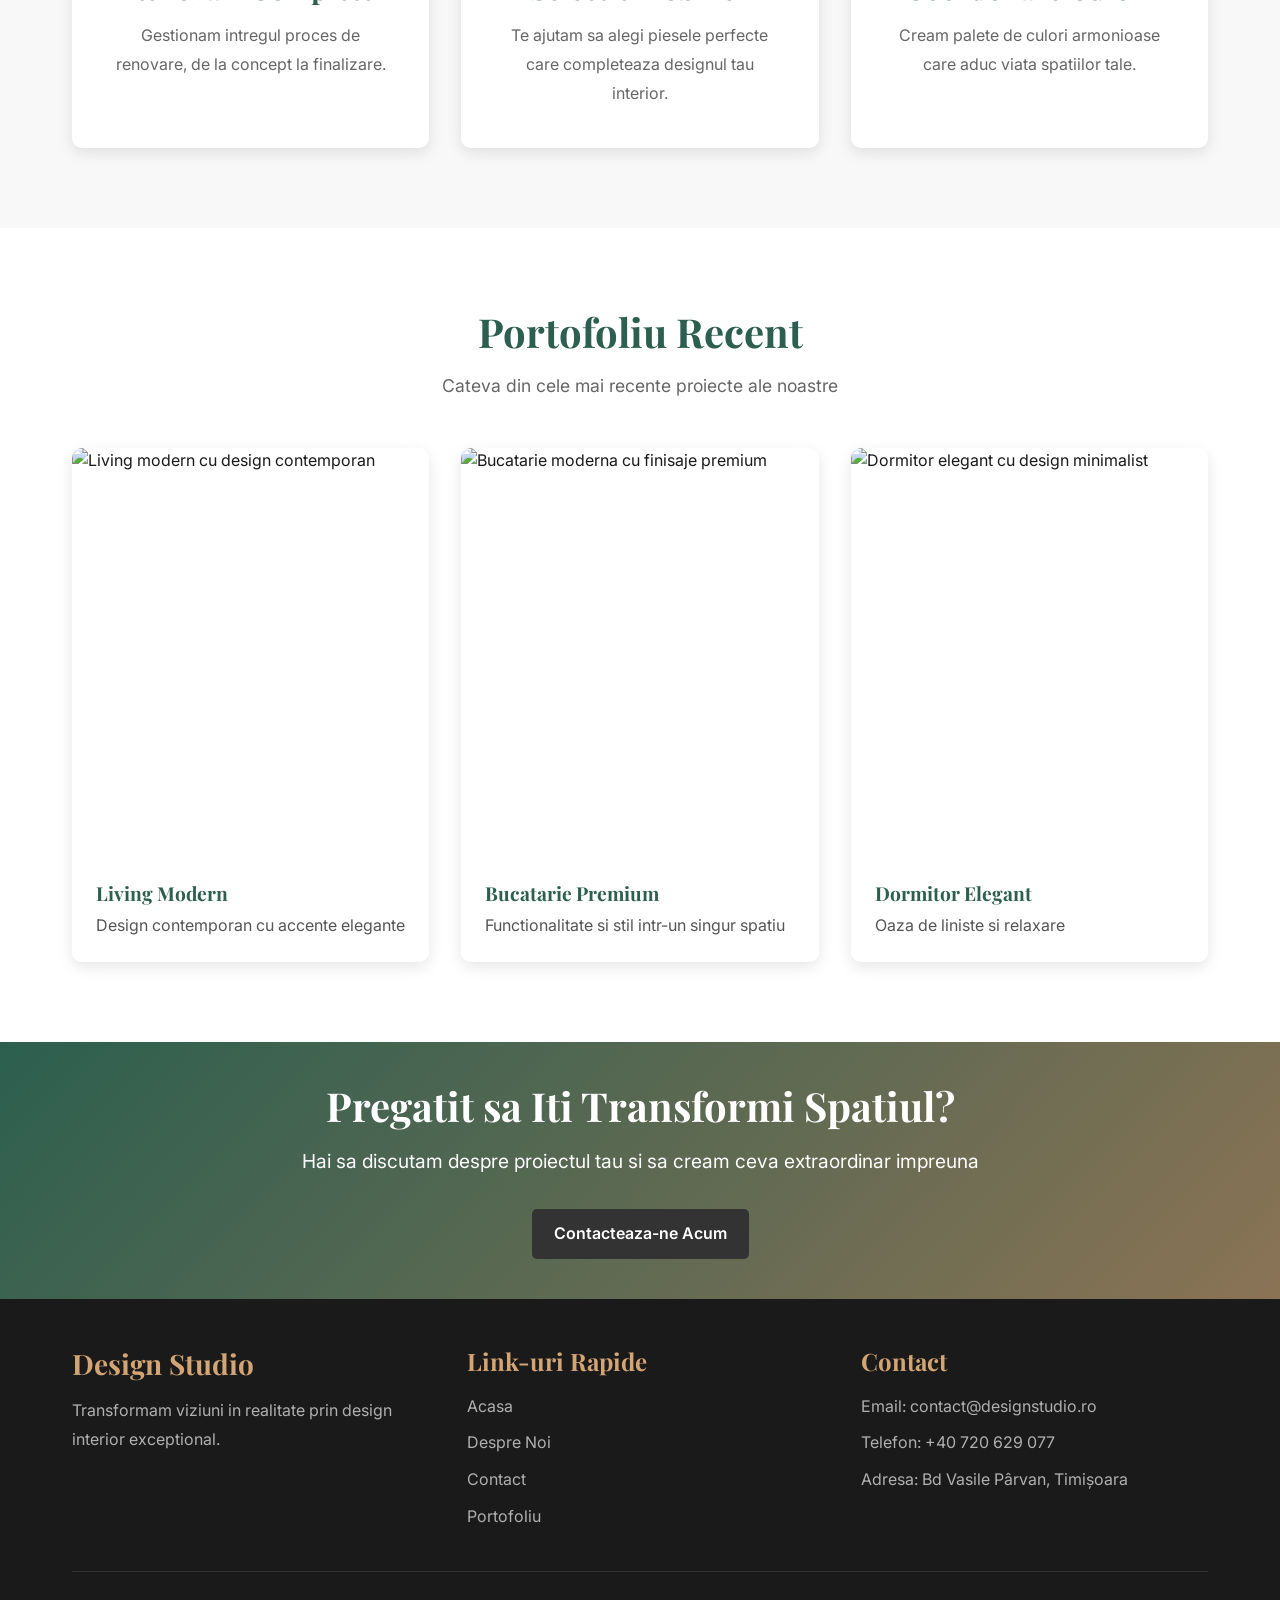
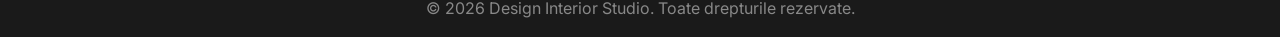
==== commit bbd518bf: "Corectarea greselilor de tipografie" ====
--- a/static-site/index.html
+++ b/static-site/index.html
@@ -189,7 +189,7 @@
                     <ul>
                         <li>Email: contact@designstudio.ro</li>
                         <li>Telefon: +40 720 629 077</li>
-                        <li>Adresa: Bd Vasile Parvan,Timisoara</li>
+                        <li>Adresa: Bd Vasile Pârvan, Timișoara</li>
                     </ul>
                 </div>
             </div>
--- a/static-site/css/styles.css
+++ b/static-site/css/styles.css
@@ -646,6 +646,18 @@
     border-radius: 10px;
     overflow: hidden;
     box-shadow: 0 10px 30px rgba(0, 0, 0, 0.1);
+}
+
+.map-placeholder iframe {
+    width: 100%;
+    height: 100%;
+    border: 0;
+    display: block;
+}
+
+.contact-form-wrapper .btn {
+    width: 100%;
+    max-width: 320px;
 }
 
 .map-placeholder img {
@@ -886,4 +898,11 @@
 
 .cta-section .btn-secondary:hover {
     background-color: #555;
+}
+
+.portfolio-item img {
+    width: 100%;
+    height: 250px;
+    object-fit: cover;
+    border-radius: 8px;
 }
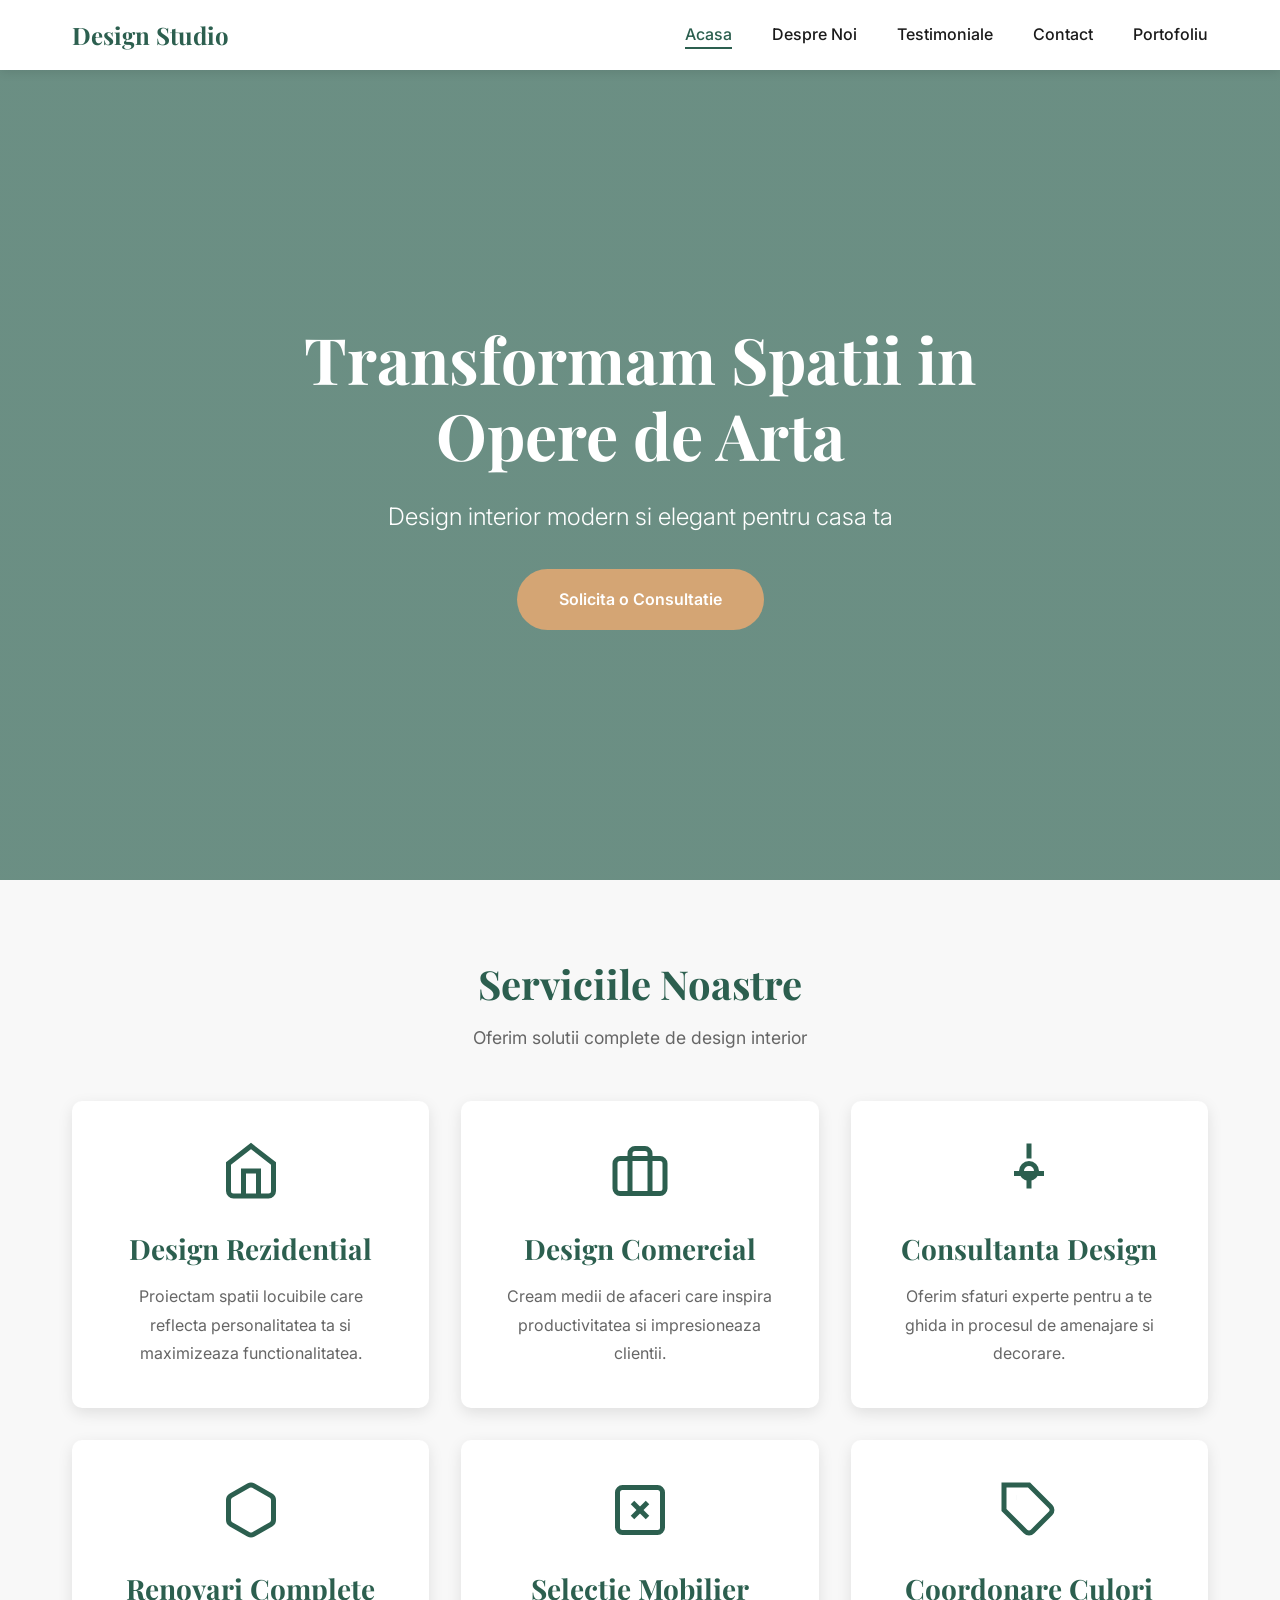
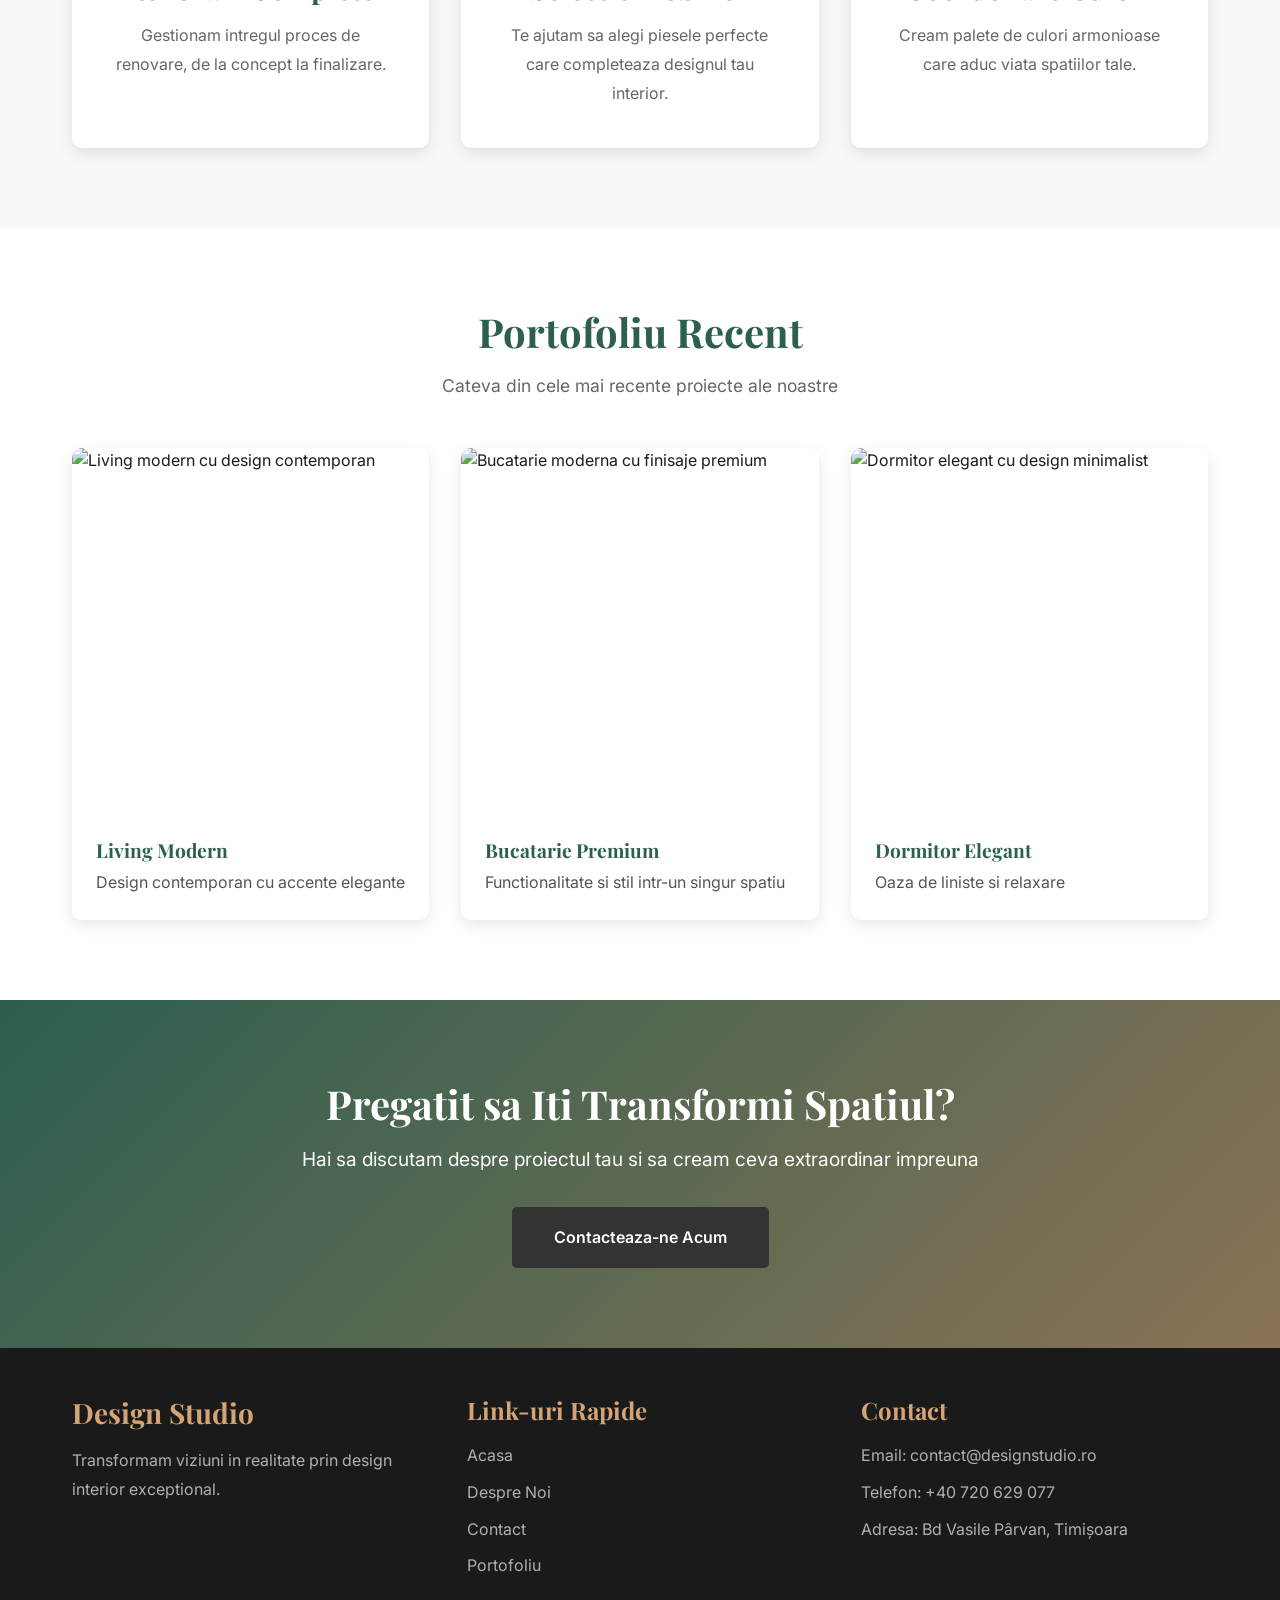
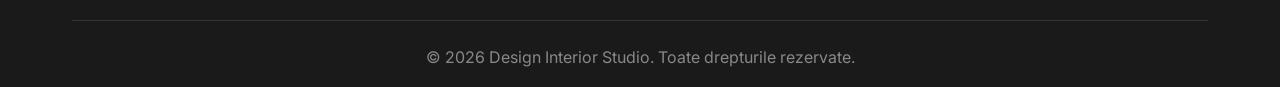
==== commit 60e3a319: "Pagina testimoniala" ====
--- a/static-site/index.html
+++ b/static-site/index.html
@@ -26,6 +26,7 @@
                     <ul class="nav-menu" id="navMenu">
                         <li><a href="index.html" class="active">Acasa</a></li>
                         <li><a href="about.html">Despre Noi</a></li>
+                        <li><a href="testimoniale.html">Testimoniale</a></li>
                         <li><a href="contact.html">Contact</a></li>
                         <li><a href="portfolio.html">Portofoliu</a></li>
                     </ul>
--- a/static-site/css/styles.css
+++ b/static-site/css/styles.css
@@ -312,14 +312,15 @@
 }
 
 .portfolio-image {
-    height: 400px;
+    aspect-ratio: 1;
     overflow: hidden;
+    background-color: var(--white);
 }
 
 .portfolio-image img {
     width: 100%;
     height: 100%;
-    object-fit: cover;
+    object-fit: contain;
     transition: var(--transition);
 }
 
@@ -805,7 +806,9 @@
     .portfolio-grid,
     .values-grid,
     .team-grid,
-    .faq-grid {
+    .faq-grid,
+    .gallery-grid,
+    .testimonials-grid {
         grid-template-columns: 1fr;
     }
 
@@ -827,6 +830,16 @@
     .container {
         padding: 0 1rem;
     }
+
+    .portfolio-item img {
+        height: 250px;
+    }
+
+    .map-overlay {
+        position: static;
+        margin-top: 1rem;
+        text-align: center;
+    }
 }
 
 @media (max-width: 480px) {
@@ -854,22 +867,36 @@
     .stat-number {
         font-size: 2.5rem;
     }
-}
-
-portfolio-gallery {
-    padding: 40px 0;
+
+    .portfolio-item img {
+        height: 200px;
+    }
+
+    .contact-form-wrapper .btn {
+        padding: 1rem;
+        font-size: 1rem;
+    }
+
+    .map-placeholder {
+        height: 300px;
+    }
+}
+
+.portfolio-gallery {
+    padding: 5rem 0;
 }
 
 .gallery-grid {
     display: grid;
     grid-template-columns: repeat(auto-fill, minmax(300px, 1fr));
-    gap: 20px;
+    gap: 2rem;
 }
 
 .portfolio-item img {
     width: 100%;
     height: auto;
     border-radius: 8px;
+    object-fit: cover;
 }
 
 .portfolio-item h3 {
@@ -882,27 +909,136 @@
     color: #555;
 }
 
+/* Testimonials Section */
+.testimonials-section {
+    padding: 5rem 0;
+}
+
+.testimonials-grid {
+    display: grid;
+    grid-template-columns: repeat(auto-fit, minmax(340px, 1fr));
+    gap: 2.5rem;
+    margin-top: 3rem;
+}
+
+.testimonial-card {
+    background-color: var(--white);
+    border-radius: 8px;
+    padding: 2rem;
+    box-shadow: 0 2px 15px rgba(0, 0, 0, 0.08);
+    transition: var(--transition);
+    border-left: 4px solid var(--primary-color);
+}
+
+.testimonial-card:hover {
+    box-shadow: 0 8px 25px rgba(0, 0, 0, 0.12);
+    transform: translateY(-5px);
+}
+
+.testimonial-header {
+    display: flex;
+    gap: 1.5rem;
+    margin-bottom: 1.5rem;
+    align-items: center;
+}
+
+.testimonial-avatar {
+    flex-shrink: 0;
+}
+
+.testimonial-avatar img {
+    width: 60px;
+    height: 60px;
+    border-radius: 50%;
+    object-fit: cover;
+    border: 3px solid var(--primary-color);
+}
+
+.testimonial-author {
+    flex: 1;
+}
+
+.testimonial-author h3 {
+    font-size: 1.1rem;
+    margin-bottom: 0.25rem;
+    color: var(--text-dark);
+}
+
+.testimonial-role {
+    font-size: 0.9rem;
+    color: var(--primary-color);
+    font-weight: 500;
+    margin: 0;
+}
+
+.testimonial-rating {
+    margin-bottom: 1rem;
+    display: flex;
+    gap: 0.25rem;
+}
+
+.testimonial-rating .star {
+    color: #ffc107;
+    font-size: 1.2rem;
+    line-height: 1;
+}
+
+.testimonial-text {
+    font-size: 1rem;
+    line-height: 1.7;
+    color: var(--text-light);
+    font-style: italic;
+    margin: 0;
+}
+
+/* Testimonials Stats Section */
+.testimonials-stats {
+    background-color: var(--bg-light);
+    padding: 5rem 0;
+    margin-top: 3rem;
+}
+
+.testimonials-stats .stats-grid {
+    display: grid;
+    grid-template-columns: repeat(auto-fit, minmax(200px, 1fr));
+    gap: 2rem;
+}
+
+/* Testimonials CTA Section */
+.testimonials-cta {
+    text-align: center;
+    background: linear-gradient(135deg, var(--primary-color), var(--secondary-color));
+    color: var(--white);
+    padding: 5rem 0;
+    margin-top: 3rem;
+    border-radius: 8px;
+}
+
+.testimonials-cta h2 {
+    color: var(--white);
+    margin-bottom: 1rem;
+}
+
+.testimonials-cta p {
+    color: rgba(255, 255, 255, 0.9);
+    font-size: 1.1rem;
+    margin-bottom: 2rem;
+}
+
 .cta-section {
     text-align: center;
     background-color: #f1f1f1;
-    padding: 40px 0;
+    padding: 5rem 0;
 }
 
 .cta-section .btn-secondary {
     background-color: #333;
     color: white;
-    padding: 10px 20px;
+    padding: 1rem 2.5rem;
     text-decoration: none;
     border-radius: 5px;
 }
 
 .cta-section .btn-secondary:hover {
     background-color: #555;
-}
-
-.portfolio-item img {
-    width: 100%;
-    height: 250px;
-    object-fit: cover;
-    border-radius: 8px;
 }
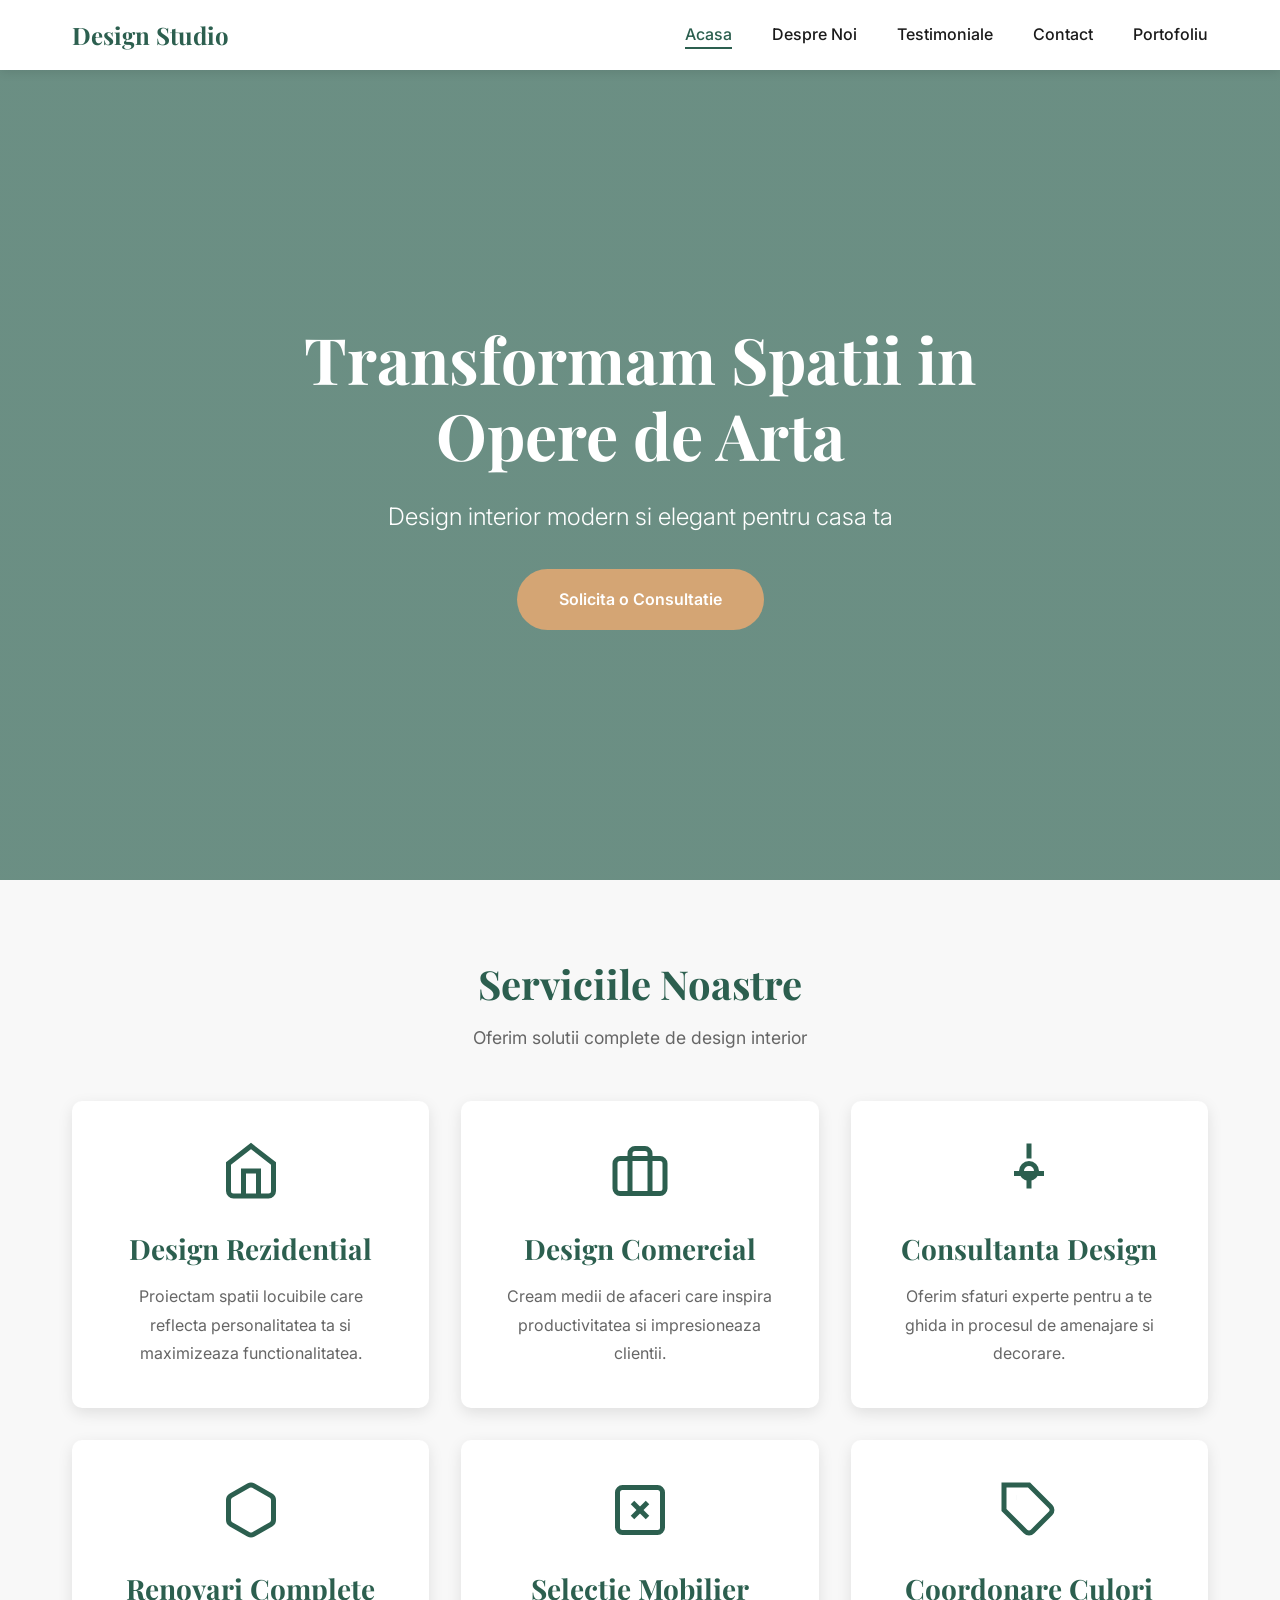
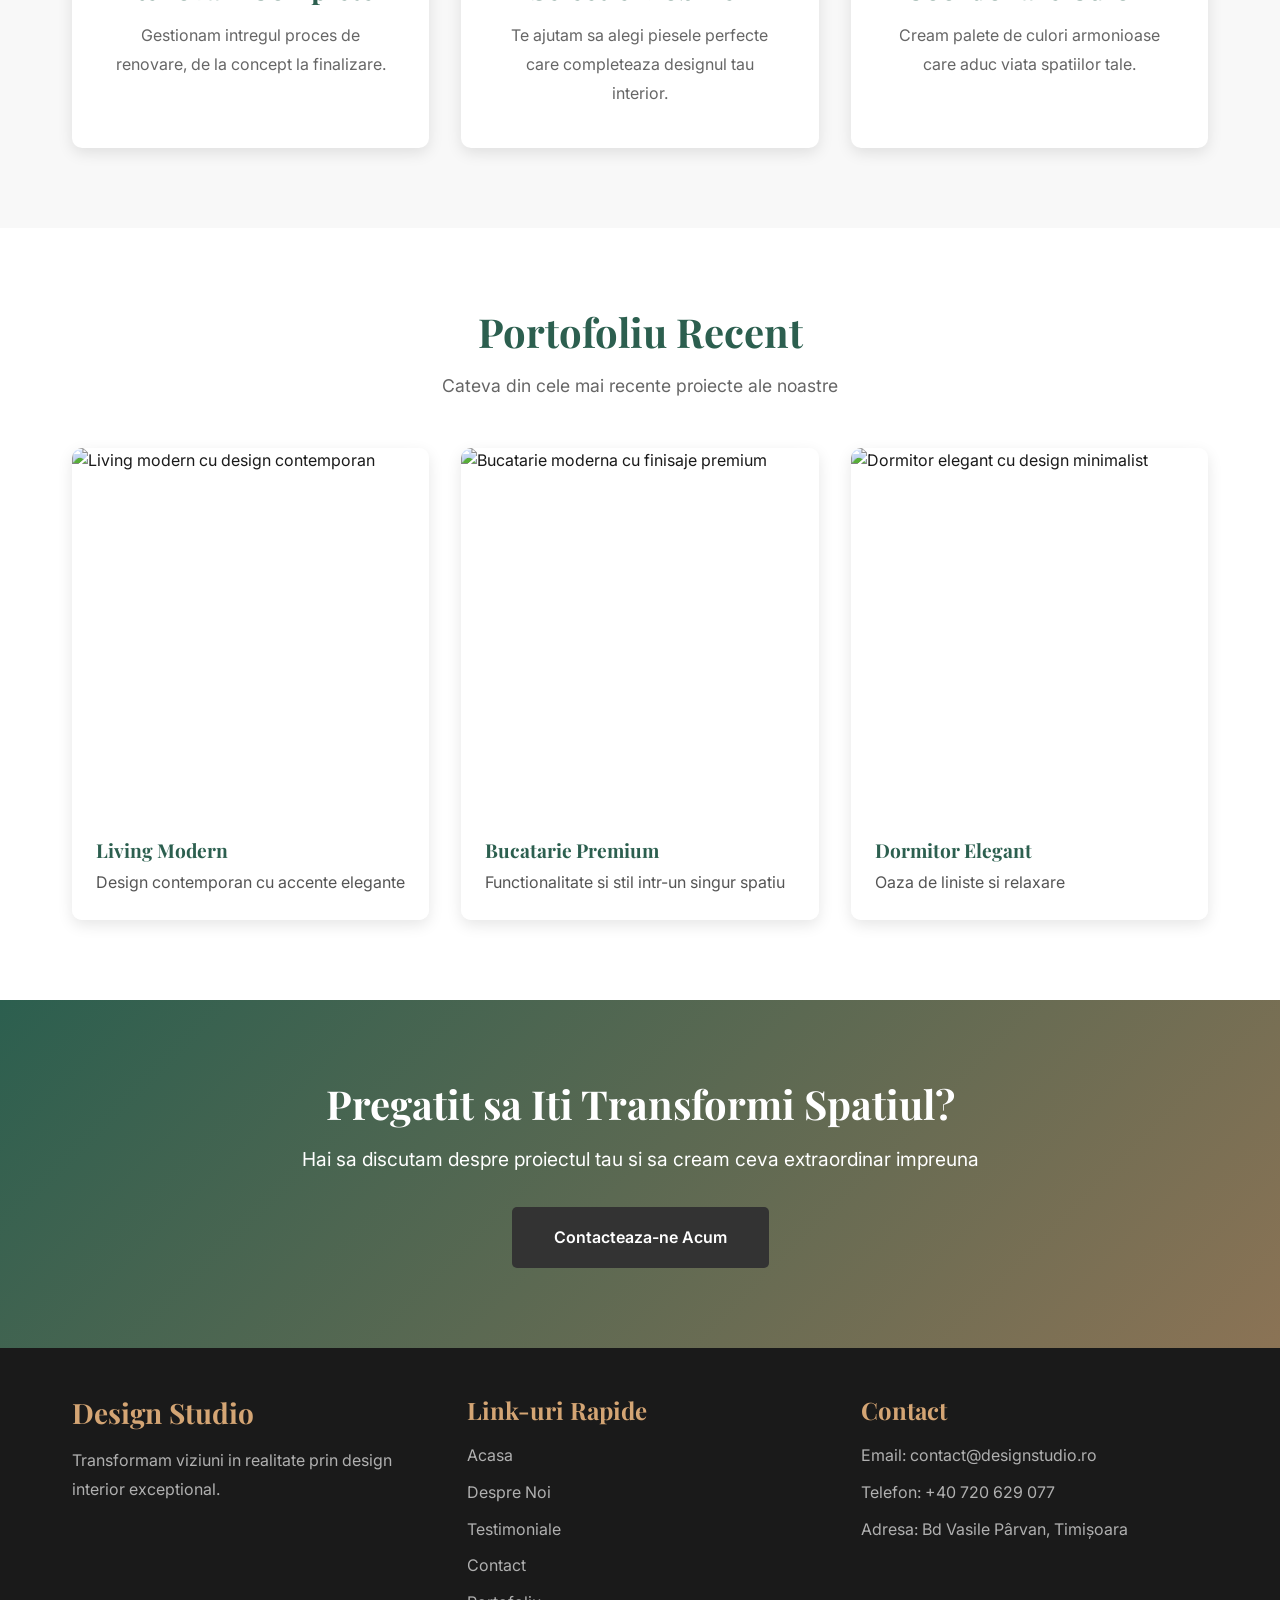
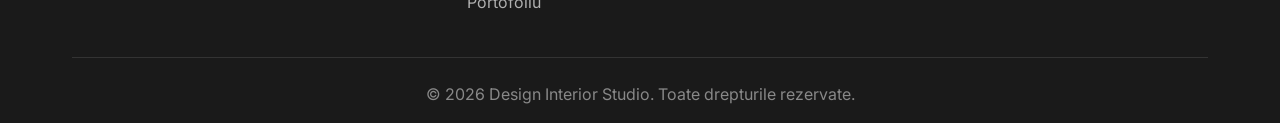
==== commit 4b37b7da: "Remediere probleme compatibilitate" ====
--- a/static-site/index.html
+++ b/static-site/index.html
@@ -52,7 +52,7 @@
                 <div class="services-grid">
                     <article class="service-card">
                         <div class="service-icon">
-                            <svg width="60" height="60" viewBox="0 0 24 24" fill="none" stroke="currentColor" stroke-width="2">
+                            <svg width="60" height="60" viewBox="0 0 24 24" fill="none" stroke="currentColor" stroke-width="2" aria-hidden="true">
                                 <path d="M3 9l9-7 9 7v11a2 2 0 0 1-2 2H5a2 2 0 0 1-2-2z"></path>
                                 <polyline points="9 22 9 12 15 12 15 22"></polyline>
                             </svg>
@@ -63,7 +63,7 @@
 
                     <article class="service-card">
                         <div class="service-icon">
-                            <svg width="60" height="60" viewBox="0 0 24 24" fill="none" stroke="currentColor" stroke-width="2">
+                            <svg width="60" height="60" viewBox="0 0 24 24" fill="none" stroke="currentColor" stroke-width="2" aria-hidden="true">
                                 <rect x="2" y="7" width="20" height="14" rx="2" ry="2"></rect>
                                 <path d="M16 21V5a2 2 0 0 0-2-2h-4a2 2 0 0 0-2 2v16"></path>
                             </svg>
@@ -74,7 +74,7 @@
 
                     <article class="service-card">
                         <div class="service-icon">
-                            <svg width="60" height="60" viewBox="0 0 24 24" fill="none" stroke="currentColor" stroke-width="2">
+                            <svg width="60" height="60" viewBox="0 0 24 24" fill="none" stroke="currentColor" stroke-width="2" aria-hidden="true">
                                 <circle cx="12" cy="12" r="3"></circle>
                                 <path d="M12 1v6m0 6v6m-6-6h6m6 0h-6"></path>
                             </svg>
@@ -85,7 +85,7 @@
 
                     <article class="service-card">
                         <div class="service-icon">
-                            <svg width="60" height="60" viewBox="0 0 24 24" fill="none" stroke="currentColor" stroke-width="2">
+                            <svg width="60" height="60" viewBox="0 0 24 24" fill="none" stroke="currentColor" stroke-width="2" aria-hidden="true">
                                 <path d="M21 16V8a2 2 0 0 0-1-1.73l-7-4a2 2 0 0 0-2 0l-7 4A2 2 0 0 0 3 8v8a2 2 0 0 0 1 1.73l7 4a2 2 0 0 0 2 0l7-4A2 2 0 0 0 21 16z"></path>
                             </svg>
                         </div>
@@ -95,7 +95,7 @@
 
                     <article class="service-card">
                         <div class="service-icon">
-                            <svg width="60" height="60" viewBox="0 0 24 24" fill="none" stroke="currentColor" stroke-width="2">
+                            <svg width="60" height="60" viewBox="0 0 24 24" fill="none" stroke="currentColor" stroke-width="2" aria-hidden="true">
                                 <rect x="3" y="3" width="18" height="18" rx="2" ry="2"></rect>
                                 <line x1="9" y1="9" x2="15" y2="15"></line>
                                 <line x1="15" y1="9" x2="9" y2="15"></line>
@@ -107,7 +107,7 @@
 
                     <article class="service-card">
                         <div class="service-icon">
-                            <svg width="60" height="60" viewBox="0 0 24 24" fill="none" stroke="currentColor" stroke-width="2">
+                            <svg width="60" height="60" viewBox="0 0 24 24" fill="none" stroke="currentColor" stroke-width="2" aria-hidden="true">
                                 <path d="M20.59 13.41l-7.17 7.17a2 2 0 0 1-2.83 0L2 12V2h10l8.59 8.59a2 2 0 0 1 0 2.82z"></path>
                                 <line x1="7" y1="7" x2="7.01" y2="7"></line>
                             </svg>
@@ -181,6 +181,7 @@
                     <ul>
                         <li><a href="index.html">Acasa</a></li>
                         <li><a href="about.html">Despre Noi</a></li>
+                        <li><a href="testimoniale.html">Testimoniale</a></li>
                         <li><a href="contact.html">Contact</a></li>
                         <li><a href="portfolio.html">Portofoliu</a></li>
                     </ul>
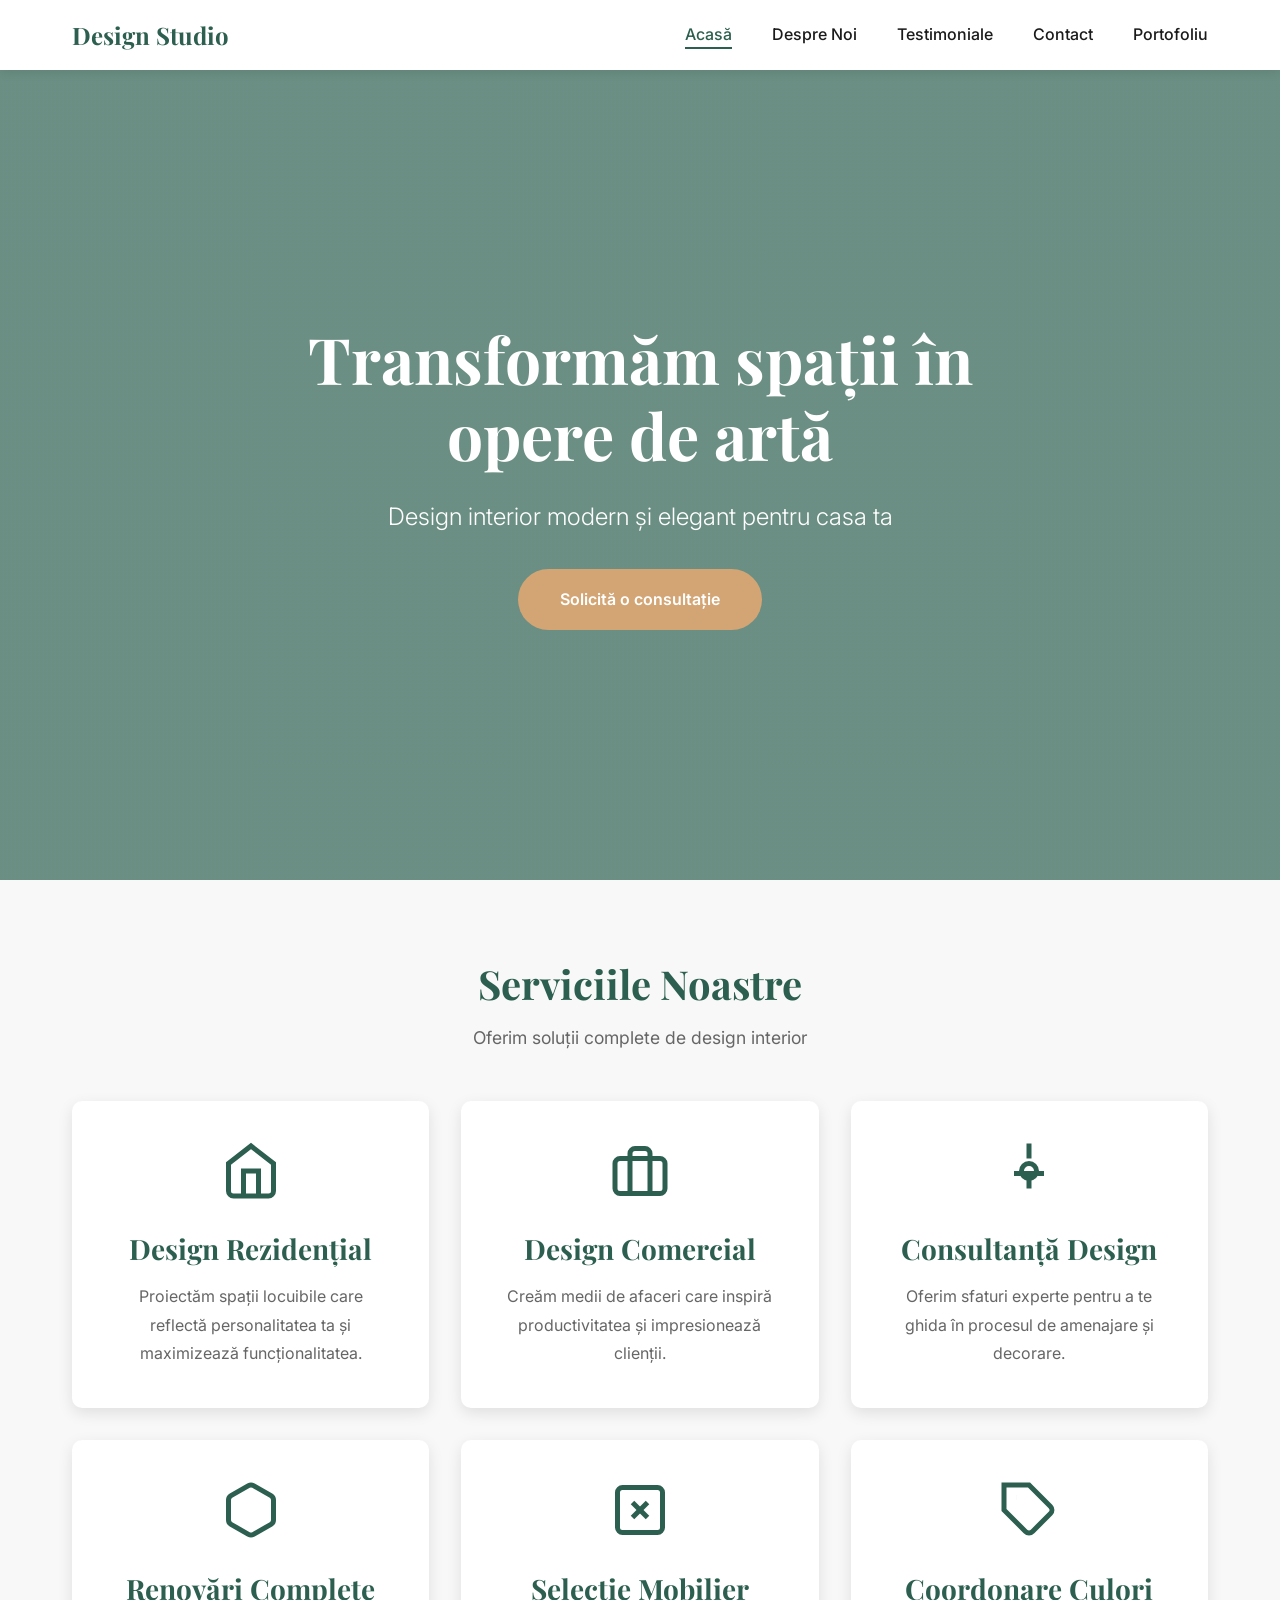
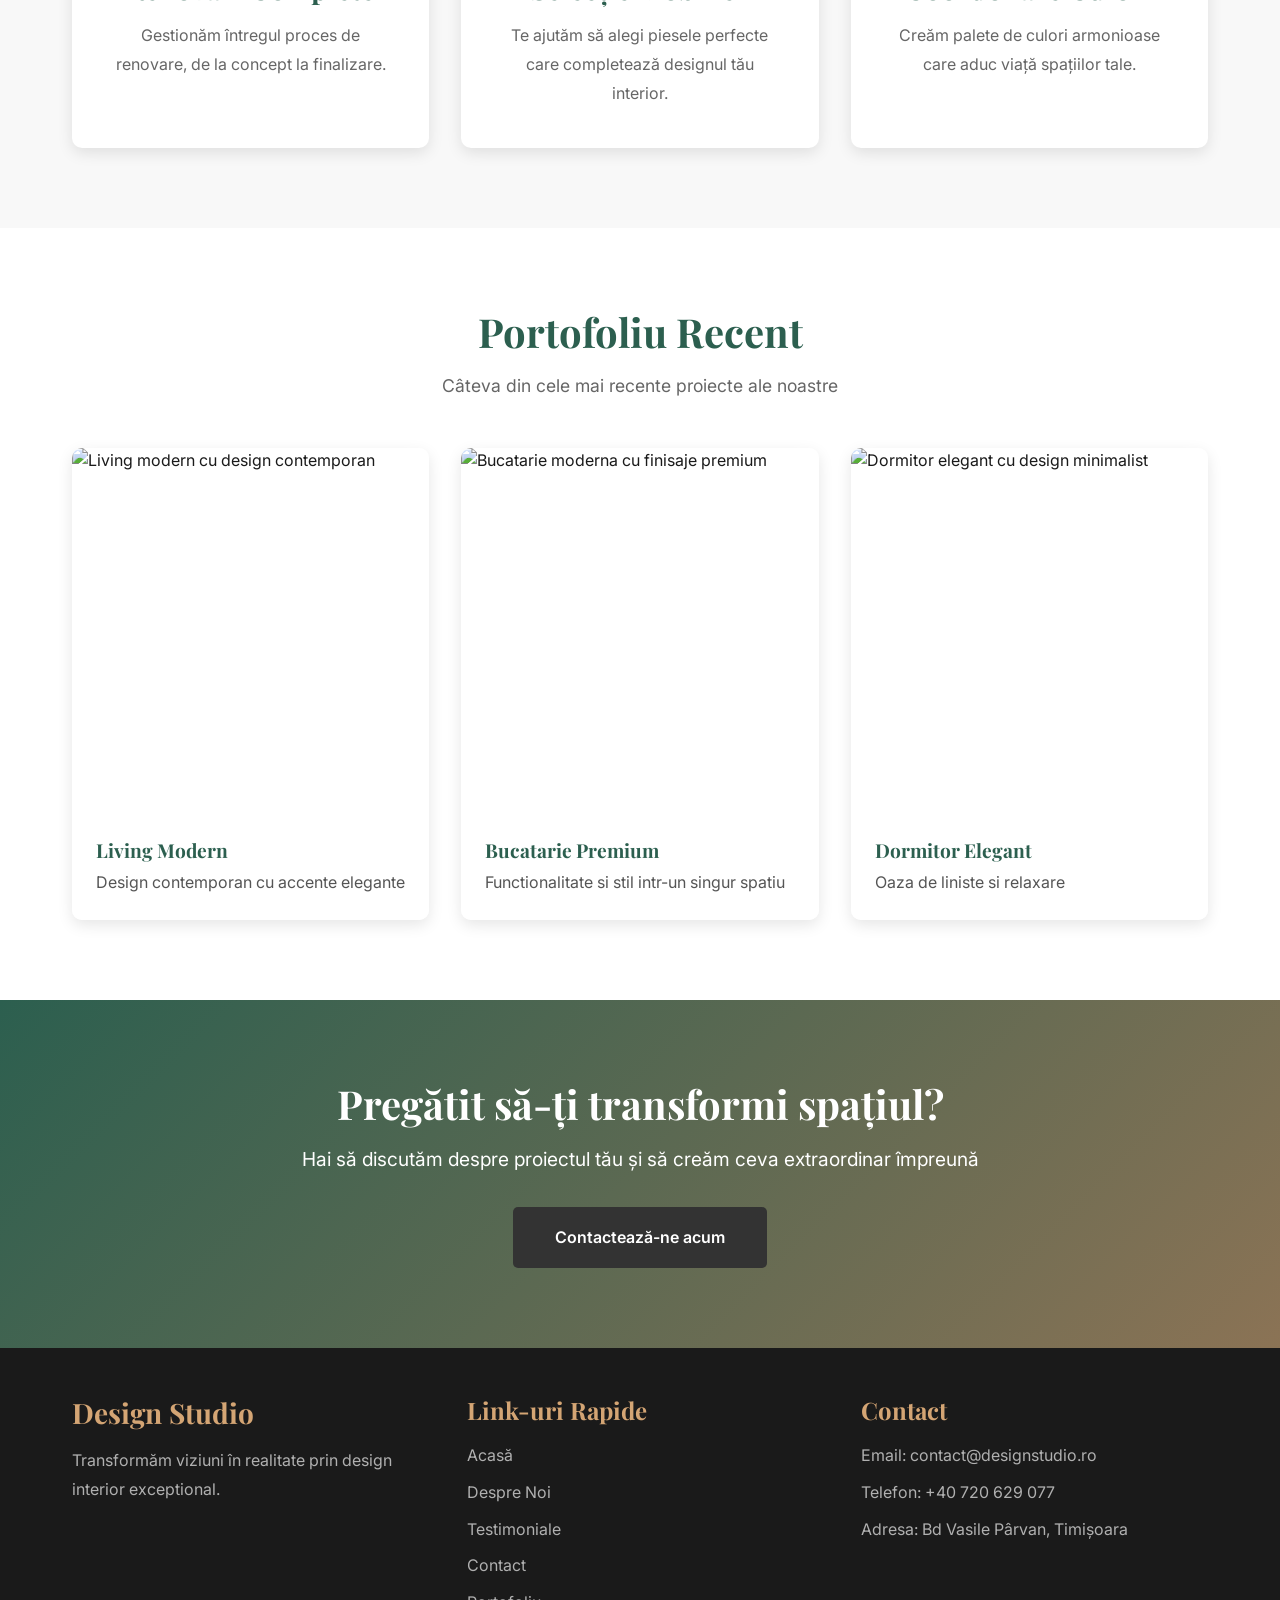
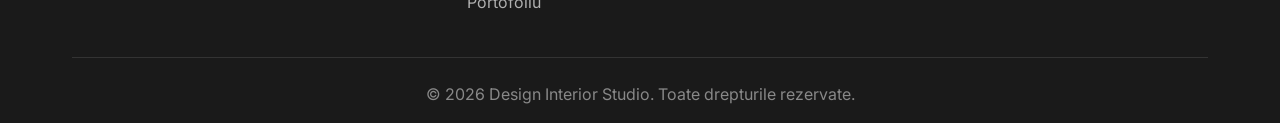
==== commit 2075d4ad: "Corectarea greselilor gramaticale" ====
--- a/static-site/index.html
+++ b/static-site/index.html
@@ -24,7 +24,7 @@
                         <span></span>
                     </button>
                     <ul class="nav-menu" id="navMenu">
-                        <li><a href="index.html" class="active">Acasa</a></li>
+                        <li><a href="index.html" class="active">Acasă</a></li>
                         <li><a href="about.html">Despre Noi</a></li>
                         <li><a href="testimoniale.html">Testimoniale</a></li>
                         <li><a href="contact.html">Contact</a></li>
@@ -38,16 +38,16 @@
     <main>
         <section class="hero">
             <div class="hero-content">
-                <h1 class="hero-title">Transformam Spatii in Opere de Arta</h1>
-                <p class="hero-subtitle">Design interior modern si elegant pentru casa ta</p>
-                <a href="contact.html" class="btn btn-primary">Solicita o Consultatie</a>
+                <h1 class="hero-title">Transformăm spații în opere de artă</h1>
+                <p class="hero-subtitle">Design interior modern și elegant pentru casa ta</p>
+                <a href="contact.html" class="btn btn-primary">Solicită o consultație</a>
             </div>
         </section>
 
         <section class="services">
             <div class="container">
                 <h2 class="section-title">Serviciile Noastre</h2>
-                <p class="section-subtitle">Oferim solutii complete de design interior</p>
+                <p class="section-subtitle">Oferim soluții complete de design interior</p>
 
                 <div class="services-grid">
                     <article class="service-card">
@@ -57,8 +57,8 @@
                                 <polyline points="9 22 9 12 15 12 15 22"></polyline>
                             </svg>
                         </div>
-                        <h3>Design Rezidential</h3>
-                        <p>Proiectam spatii locuibile care reflecta personalitatea ta si maximizeaza functionalitatea.</p>
+                        <h3>Design Rezidențial</h3>
+                        <p>Proiectăm spații locuibile care reflectă personalitatea ta și maximizează funcționalitatea.</p>
                     </article>
 
                     <article class="service-card">
@@ -69,7 +69,7 @@
                             </svg>
                         </div>
                         <h3>Design Comercial</h3>
-                        <p>Cream medii de afaceri care inspira productivitatea si impresioneaza clientii.</p>
+                        <p>Creăm medii de afaceri care inspiră productivitatea și impresionează clienții.</p>
                     </article>
 
                     <article class="service-card">
@@ -79,8 +79,8 @@
                                 <path d="M12 1v6m0 6v6m-6-6h6m6 0h-6"></path>
                             </svg>
                         </div>
-                        <h3>Consultanta Design</h3>
-                        <p>Oferim sfaturi experte pentru a te ghida in procesul de amenajare si decorare.</p>
+                        <h3>Consultanță Design</h3>
+                        <p>Oferim sfaturi experte pentru a te ghida în procesul de amenajare și decorare.</p>
                     </article>
 
                     <article class="service-card">
@@ -89,8 +89,8 @@
                                 <path d="M21 16V8a2 2 0 0 0-1-1.73l-7-4a2 2 0 0 0-2 0l-7 4A2 2 0 0 0 3 8v8a2 2 0 0 0 1 1.73l7 4a2 2 0 0 0 2 0l7-4A2 2 0 0 0 21 16z"></path>
                             </svg>
                         </div>
-                        <h3>Renovari Complete</h3>
-                        <p>Gestionam intregul proces de renovare, de la concept la finalizare.</p>
+                        <h3>Renovări Complete</h3>
+                        <p>Gestionăm întregul proces de renovare, de la concept la finalizare.</p>
                     </article>
 
                     <article class="service-card">
@@ -101,8 +101,8 @@
                                 <line x1="15" y1="9" x2="9" y2="15"></line>
                             </svg>
                         </div>
-                        <h3>Selectie Mobilier</h3>
-                        <p>Te ajutam sa alegi piesele perfecte care completeaza designul tau interior.</p>
+                        <h3>Selecție Mobilier</h3>
+                        <p>Te ajutăm să alegi piesele perfecte care completează designul tău interior.</p>
                     </article>
 
                     <article class="service-card">
@@ -113,7 +113,7 @@
                             </svg>
                         </div>
                         <h3>Coordonare Culori</h3>
-                        <p>Cream palete de culori armonioase care aduc viata spatiilor tale.</p>
+                        <p>Creăm palete de culori armonioase care aduc viață spațiilor tale.</p>
                     </article>
                 </div>
             </div>
@@ -122,7 +122,7 @@
         <section class="portfolio-preview">
             <div class="container">
                 <h2 class="section-title">Portofoliu Recent</h2>
-                <p class="section-subtitle">Cateva din cele mai recente proiecte ale noastre</p>
+                <p class="section-subtitle">Câteva din cele mai recente proiecte ale noastre</p>
 
                 <div class="portfolio-grid">
                     <article class="portfolio-item">
@@ -161,9 +161,9 @@
         <section class="cta-section">
             <div class="container">
                 <div class="cta-content">
-                    <h2>Pregatit sa Iti Transformi Spatiul?</h2>
-                    <p>Hai sa discutam despre proiectul tau si sa cream ceva extraordinar impreuna</p>
-                    <a href="contact.html" class="btn btn-secondary">Contacteaza-ne Acum</a>
+                    <h2>Pregătit să-ți transformi spațiul?</h2>
+                    <p>Hai să discutăm despre proiectul tău și să creăm ceva extraordinar împreună</p>
+                    <a href="contact.html" class="btn btn-secondary">Contactează-ne acum</a>
                 </div>
             </div>
         </section>
@@ -174,12 +174,12 @@
             <div class="footer-content">
                 <div class="footer-section">
                     <h3>Design Studio</h3>
-                    <p>Transformam viziuni in realitate prin design interior exceptional.</p>
+                    <p>Transformăm viziuni în realitate prin design interior exceptional.</p>
                 </div>
                 <div class="footer-section">
                     <h4>Link-uri Rapide</h4>
                     <ul>
-                        <li><a href="index.html">Acasa</a></li>
+                        <li><a href=\"index.html\">Acasă</a></li>
                         <li><a href="about.html">Despre Noi</a></li>
                         <li><a href="testimoniale.html">Testimoniale</a></li>
                         <li><a href="contact.html">Contact</a></li>
